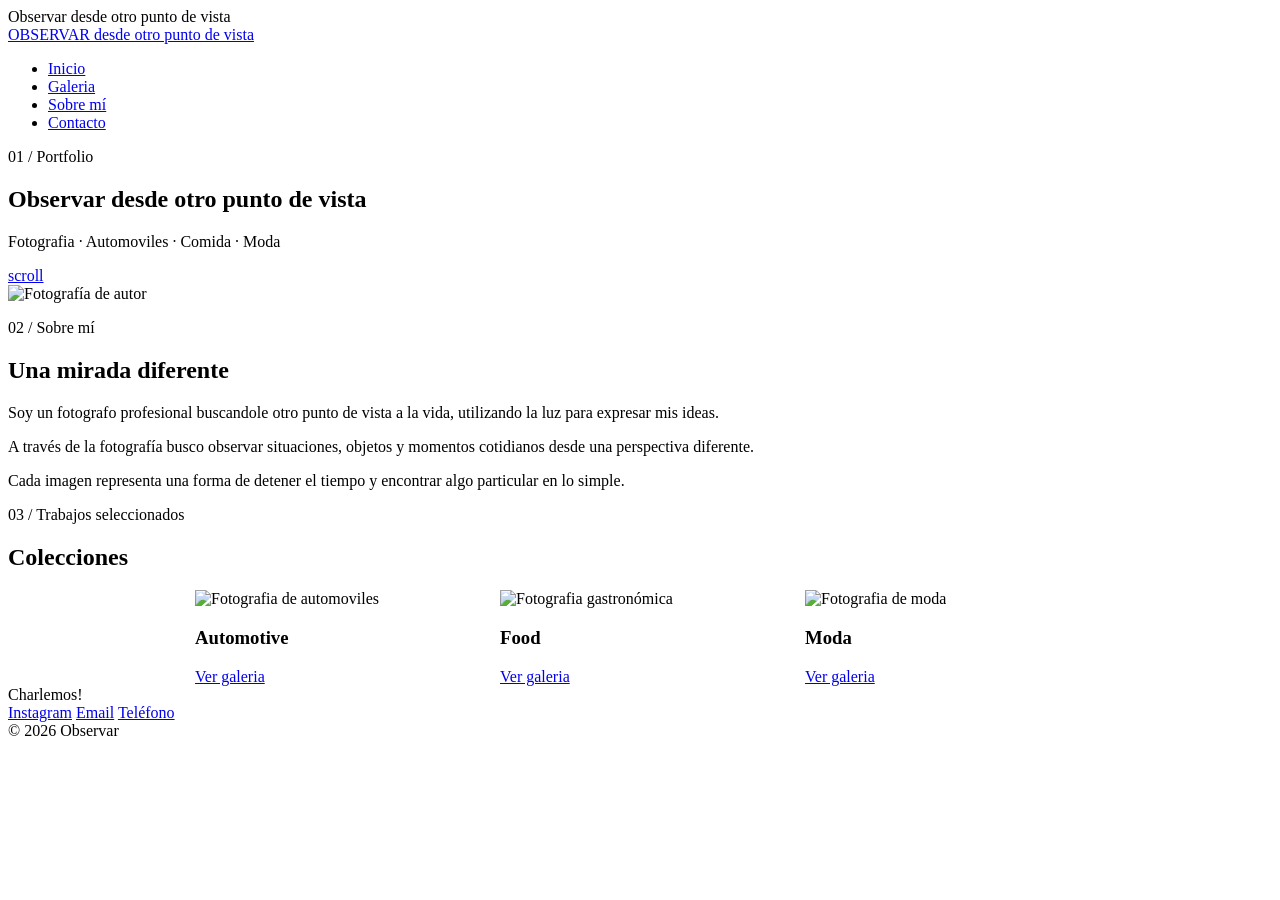
==== index.html @ 00fd728d "Add files via upload" ====
<!DOCTYPE html>
<html lang="es">
<head>
    <meta charset="UTF-8">
    <meta name="viewport" content="width=device-width, initial-scale=1.0">
    <title>Observar desde otro punto de vista</title>

    <link rel="stylesheet" href="recursos/style.css">
</head>
<body>
    <header>Observar desde otro punto de vista
        <nav class="navbar">
            <a href="index.html" class="logo">
                OBSERVAR
                <span>desde otro punto de vista</span>
            </a>
            
            <ul class="menu">
                <li><a href="index.html">Inicio</a></li>
                <li><a href="galeria.html">Galeria</a></li>
                <li><a href="#sobremi">Sobre mí</a></li>
                <li><a href="contacto.html">Contacto</a></li>
            </ul>
            
        </nav>
    </header>
    
    <main>
        <section class="hero">
            <div class="hero_contenido">
                <p class="numero">01 / Portfolio</p>

                <h1>Observar
                    <span>desde otro punto de vista</span>
                </h1>

                <p>
                    Fotografia · Automoviles · Comida · Moda
                </p>

                <a href="#trabajos" class="scroll">
                    scroll
                </a>
            </div>
        </section>
        
        <section id="sobre_mi" class="sobre_mi">
            <div class="foto_autor">
                <img src="imagenes/autor/El bueno.jpg" alt="Fotografía de autor">
            </div>
            <div class="texto_sobremi">
                <p class="etiqueta">02 / Sobre mí</p>
                <h2>
                    Una mirada diferente
                </h2>
                <p>
                    Soy un fotografo profesional buscandole otro punto de vista a la vida,
                     utilizando la luz para expresar mis ideas.
                </p>
                <p>
                    A través de la fotografía busco observar
                    situaciones, objetos y momentos cotidianos
                    desde una perspectiva diferente.
                </p>
                <p>
                    Cada imagen representa una forma de
                    detener el tiempo y encontrar algo
                    particular en lo simple.
                </p>
            </div>
        </section>
        
        <section id="trabajos" class="trabajos">
            <div class="titulo_seccion">
                <p class="etiqueta">03 / Trabajos seleccionados</p>
                <h2>
                    Colecciones
                </h2>
            </div>
            <div class="categorias">
                <article class="categoria">
                    <img src="imagenes/automoviles/JDM Meet sin marca (177 de 209).jpg" alt="Fotografia de automoviles">
                    <div class="categoria_info">
                        <h3>Automotive</h3>
                        <a href="galeria.html">
                            Ver galeria
                        </a>
                    </div>
                </article>
                <article class="categoria">
                    <img src="imagenes/comida/Mafia (88 de 102).jpg" alt="Fotografia gastronómica">
                    <div class="categoria_info">
                        <h3>Food</h3>
                        <a href="galeria.html">
                            Ver galeria
                        </a>
                    </div>
                </article>
                <article class="categoria">
                    <img src="imagenes/moda/Thomas 1 (18 de 27).jpg" alt="Fotografia de moda">
                    <div class="categoria_info">
                        <h3>Moda</h3>
                        <a href="galeria.html">
                            Ver galeria
                        </a>
                    </div>
                </article>
            </div>
        </section>
    </main>
    <footer>
        <div>
            <span>Charlemos!</span>
        </div>
        <div class="contacto_footer">
            <a href="#">Instagram</a>
            <a href="mailto:matias.vionnet@gmail.com">Email</a>
            <a href="tel:+541138188402">Teléfono</a>
        </div>
        <div>
            © 2026 Observar
        </div>
    </footer>
</body>
</html>
---- recursos/style.css ----
.categorias {
    display: grid;
    grid-template-columns: repeat(3, 280px);
    justify-content: center;
    gap: 25px;
}

.categoria img {
    width: 100%;
    height: 280px;
    object-fit: cover;
}

.foto_autor img {
    width: 350px;
    max-width: 280px;
}

.foto_vertical img{
    width: 250px;
    height: 350px;
}

.foto_horizontal img{
    width: 350px;
    height: 250px;
}
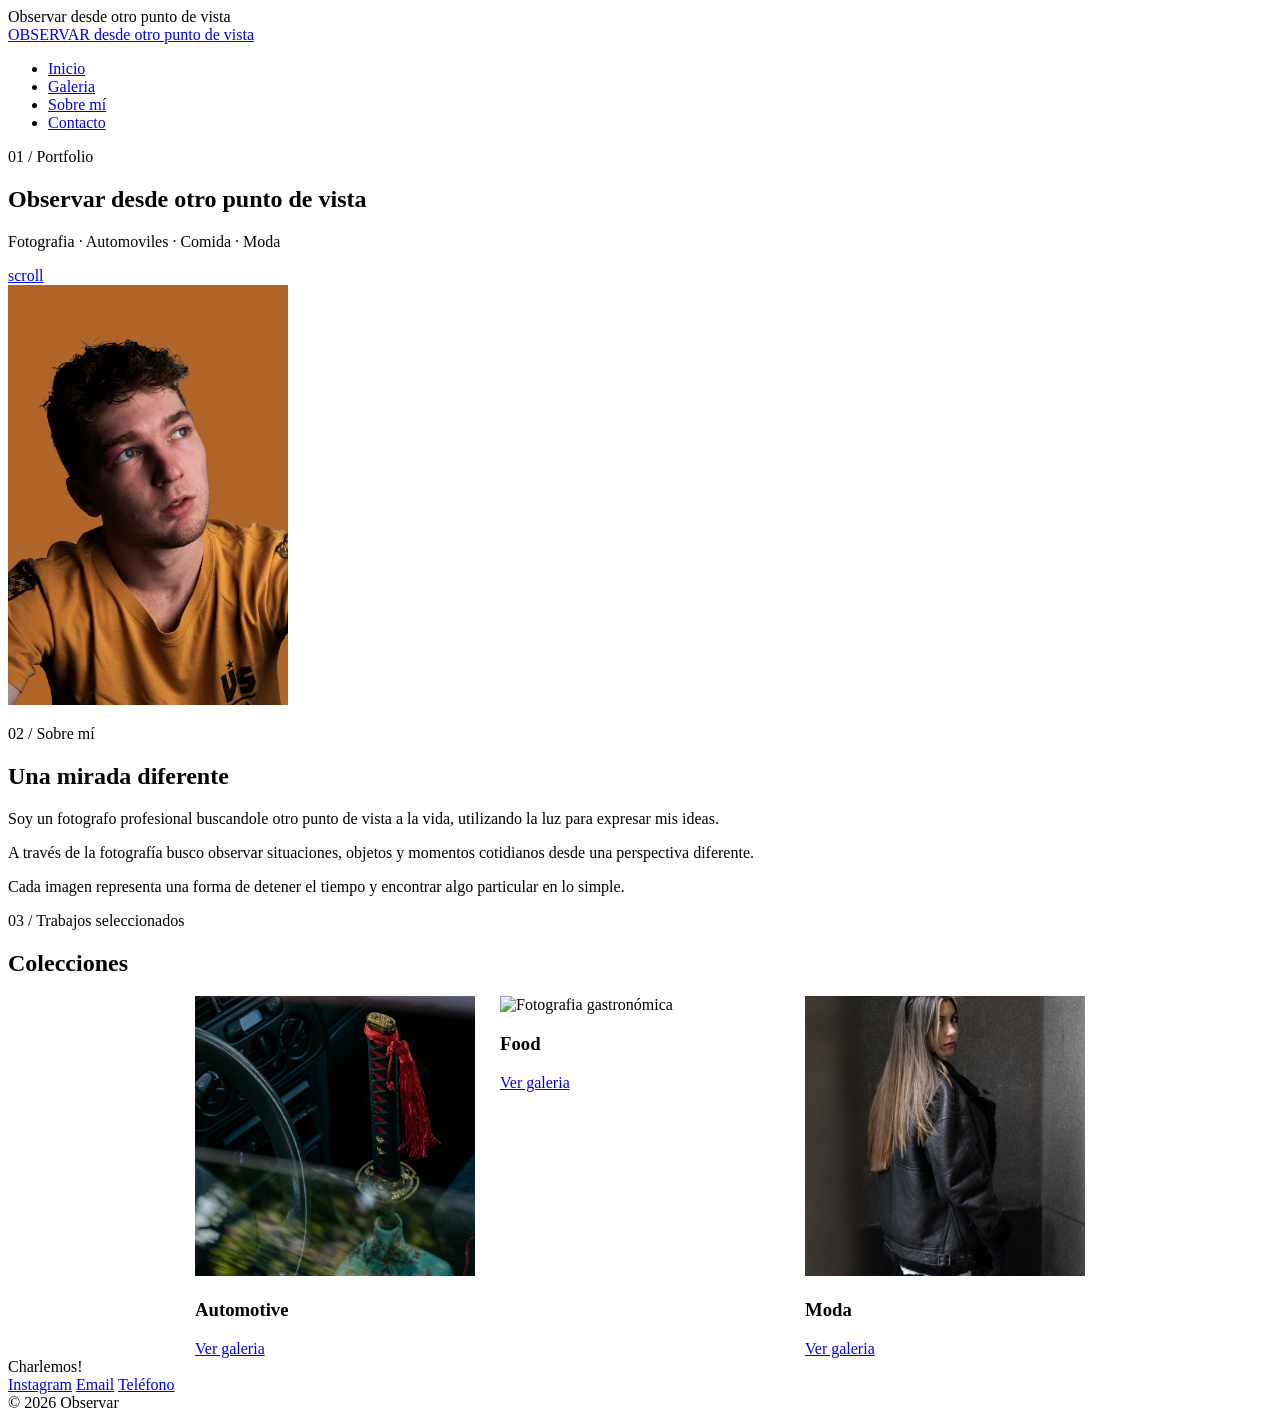
==== commit 372a02dc: "Add files via upload" ====
--- a/index.html
+++ b/index.html
@@ -88,7 +88,7 @@
                     </div>
                 </article>
                 <article class="categoria">
-                    <img src="imagenes/comida/Mafia (88 de 102).jpg" alt="Fotografia gastronómica">
+                    <img src="imagenes/comida/Mafia (100 de 102).jpg" alt="Fotografia gastronómica">
                     <div class="categoria_info">
                         <h3>Food</h3>
                         <a href="galeria.html">
@@ -97,7 +97,7 @@
                     </div>
                 </article>
                 <article class="categoria">
-                    <img src="imagenes/moda/Thomas 1 (18 de 27).jpg" alt="Fotografia de moda">
+                    <img src="imagenes/moda/Mai (102 de 106).jpg" alt="Fotografia de moda">
                     <div class="categoria_info">
                         <h3>Moda</h3>
                         <a href="galeria.html">
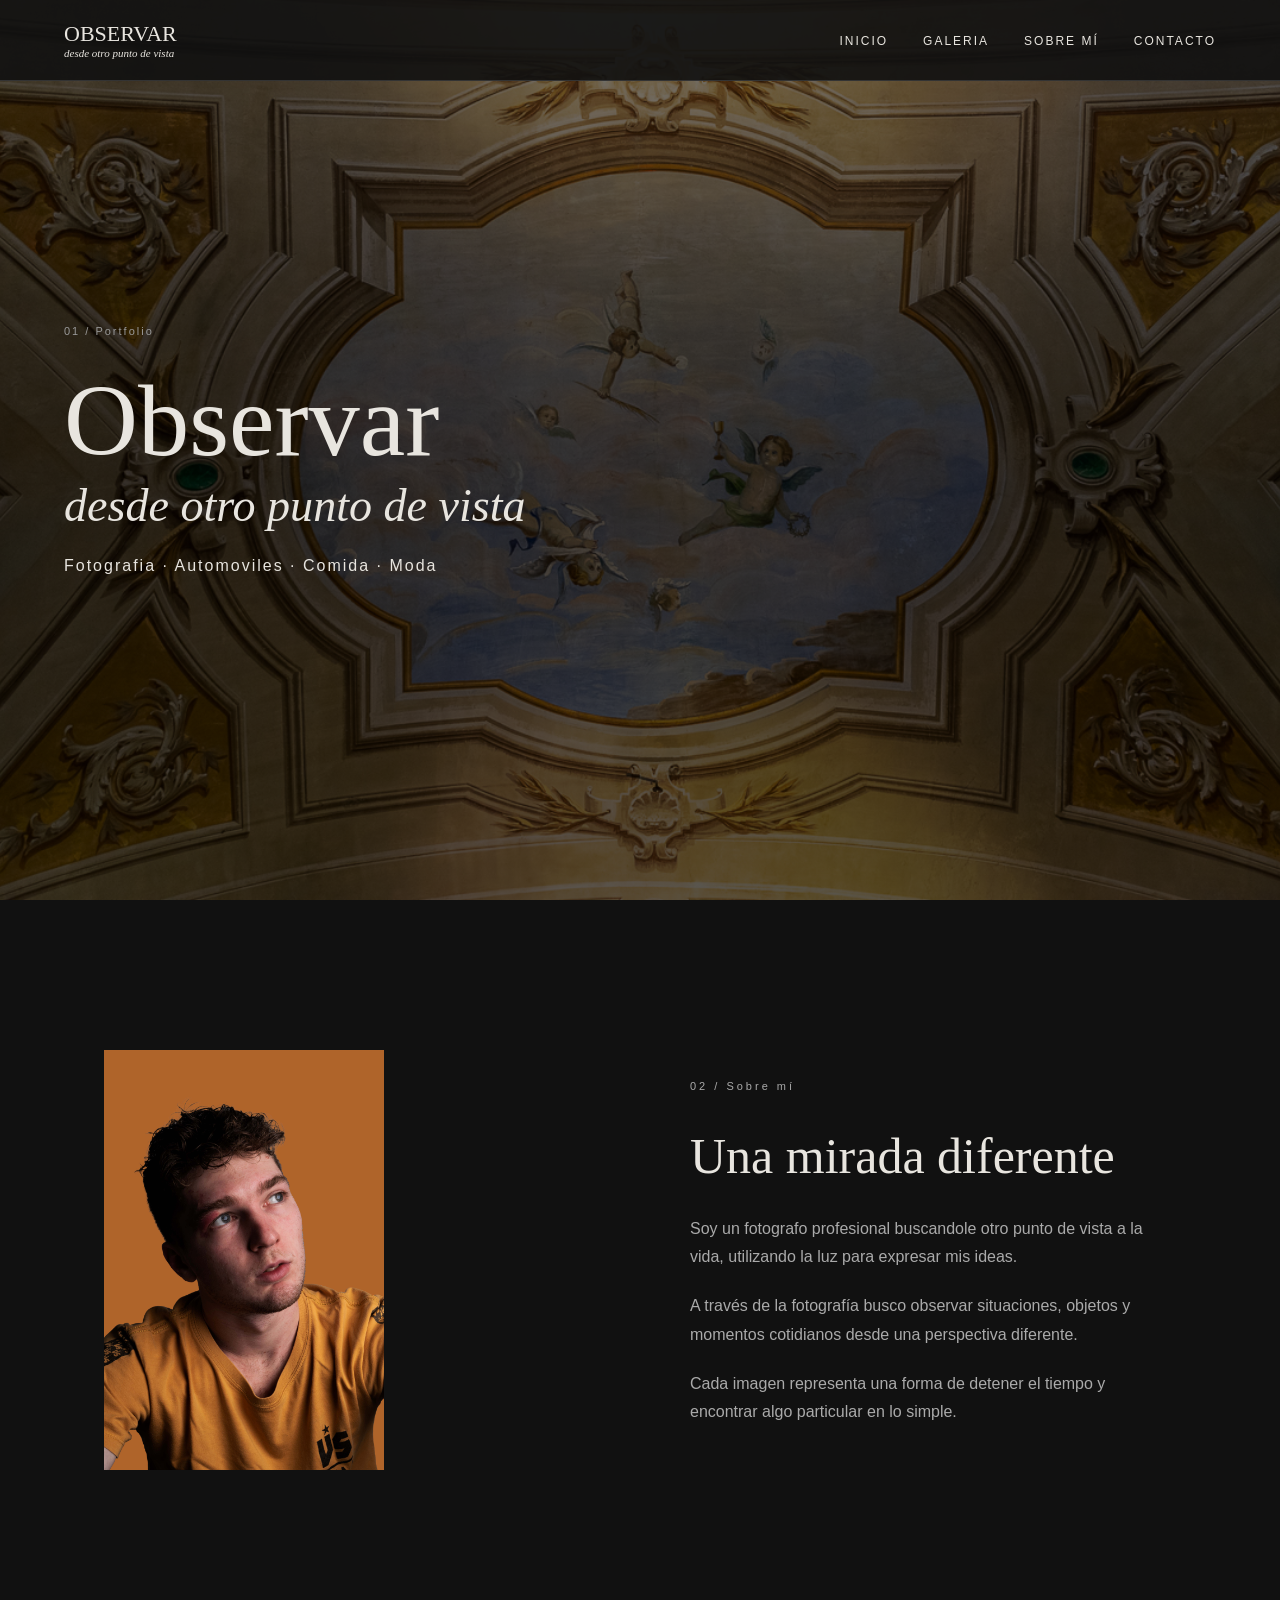
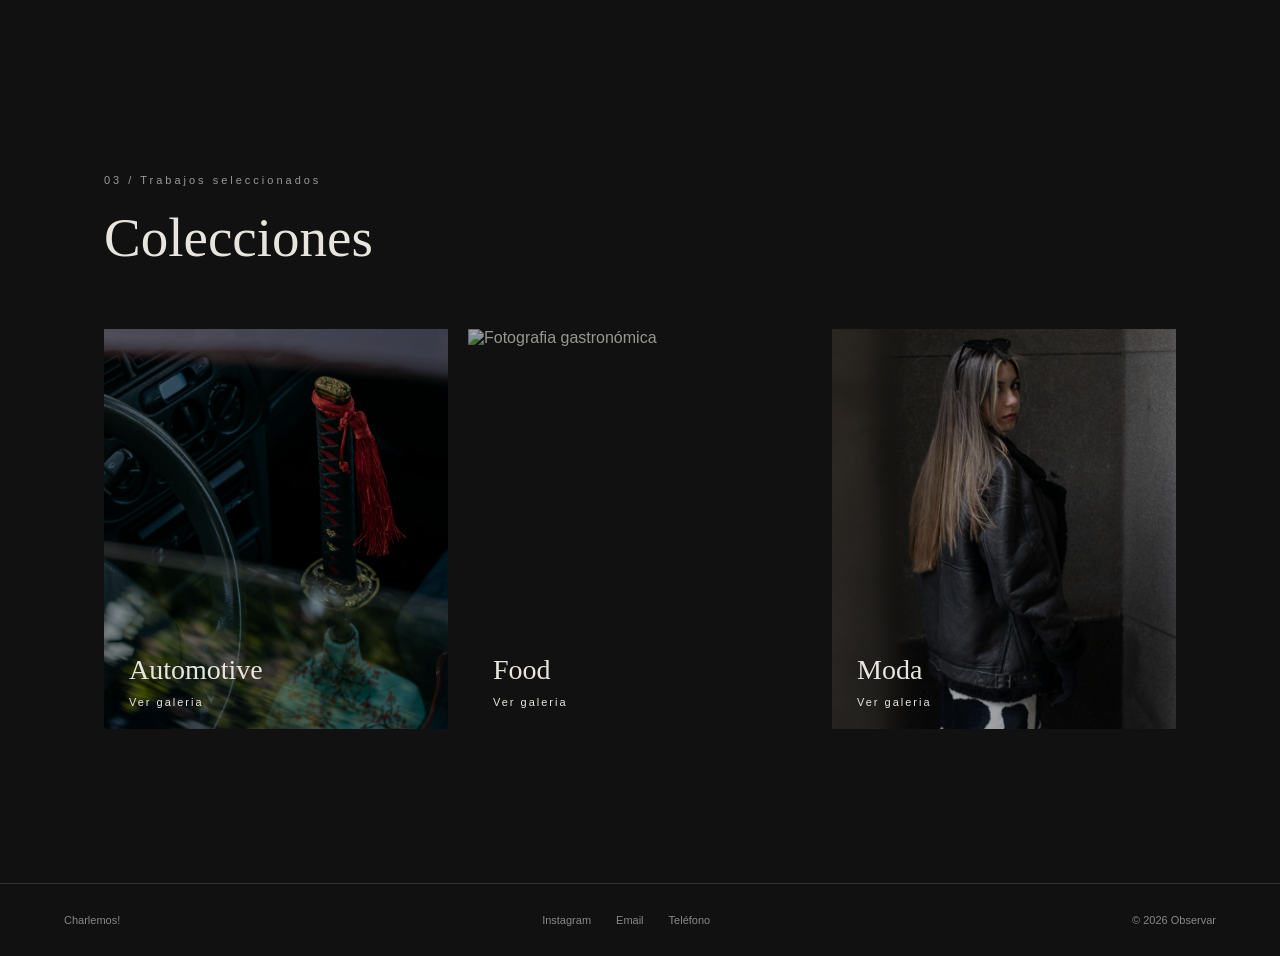
==== commit 5e88d8a2: "Add files via upload" ====
--- a/index.html
+++ b/index.html
@@ -8,7 +8,7 @@
     <link rel="stylesheet" href="recursos/style.css">
 </head>
 <body>
-    <header>Observar desde otro punto de vista
+    <header>
         <nav class="navbar">
             <a href="index.html" class="logo">
                 OBSERVAR
@@ -18,7 +18,7 @@
             <ul class="menu">
                 <li><a href="index.html">Inicio</a></li>
                 <li><a href="galeria.html">Galeria</a></li>
-                <li><a href="#sobremi">Sobre mí</a></li>
+                <li><a href="#sobre-mi">Sobre mí</a></li>
                 <li><a href="contacto.html">Contacto</a></li>
             </ul>
             
@@ -27,7 +27,7 @@
     
     <main>
         <section class="hero">
-            <div class="hero_contenido">
+            <div class="hero-contenido">
                 <p class="numero">01 / Portfolio</p>
 
                 <h1>Observar
@@ -38,17 +38,14 @@
                     Fotografia · Automoviles · Comida · Moda
                 </p>
 
-                <a href="#trabajos" class="scroll">
-                    scroll
-                </a>
             </div>
         </section>
         
-        <section id="sobre_mi" class="sobre_mi">
-            <div class="foto_autor">
+        <section id="sobre-mi" class="sobre-mi">
+            <div class="foto-autor">
                 <img src="imagenes/autor/El bueno.jpg" alt="Fotografía de autor">
             </div>
-            <div class="texto_sobremi">
+            <div class="texto-sobremi">
                 <p class="etiqueta">02 / Sobre mí</p>
                 <h2>
                     Una mirada diferente
@@ -71,7 +68,7 @@
         </section>
         
         <section id="trabajos" class="trabajos">
-            <div class="titulo_seccion">
+            <div class="titulo-seccion">
                 <p class="etiqueta">03 / Trabajos seleccionados</p>
                 <h2>
                     Colecciones
@@ -80,7 +77,7 @@
             <div class="categorias">
                 <article class="categoria">
                     <img src="imagenes/automoviles/JDM Meet sin marca (177 de 209).jpg" alt="Fotografia de automoviles">
-                    <div class="categoria_info">
+                    <div class="categoria-info">
                         <h3>Automotive</h3>
                         <a href="galeria.html">
                             Ver galeria
@@ -89,7 +86,7 @@
                 </article>
                 <article class="categoria">
                     <img src="imagenes/comida/Mafia (100 de 102).jpg" alt="Fotografia gastronómica">
-                    <div class="categoria_info">
+                    <div class="categoria-info">
                         <h3>Food</h3>
                         <a href="galeria.html">
                             Ver galeria
@@ -98,7 +95,7 @@
                 </article>
                 <article class="categoria">
                     <img src="imagenes/moda/Mai (102 de 106).jpg" alt="Fotografia de moda">
-                    <div class="categoria_info">
+                    <div class="categoria-info">
                         <h3>Moda</h3>
                         <a href="galeria.html">
                             Ver galeria
@@ -109,11 +106,9 @@
         </section>
     </main>
     <footer>
-        <div>
-            <span>Charlemos!</span>
-        </div>
-        <div class="contacto_footer">
-            <a href="#">Instagram</a>
+        <span>Charlemos!</span>
+        <div class="contacto-footer">
+            <a href="https://www.instagram.com/matias_vionnet/">Instagram</a>
             <a href="mailto:matias.vionnet@gmail.com">Email</a>
             <a href="tel:+541138188402">Teléfono</a>
         </div>
--- a/recursos/style.css
+++ b/recursos/style.css
@@ -1,27 +1,543 @@
+/* =========================
+   CONFIGURACIÓN GENERAL
+========================= */
+
+* {
+    margin: 0;
+    padding: 0;
+    box-sizing: border-box;
+}
+
+html {
+    scroll-behavior: smooth;
+}
+
+body {
+    background-color: #111111;
+    color: #e8e5df;
+    font-family: Arial, sans-serif;
+}
+
+a {
+    color: inherit;
+    text-decoration: none;
+}
+
+
+/* =========================
+   NAVEGACIÓN
+========================= */
+
+header {
+    position: fixed;
+    top: 0;
+    width: 100%;
+    z-index: 1000;
+
+    background-color: rgba(17, 17, 17, 0.90);
+    border-bottom: 1px solid #333333;
+}
+
+.navbar {
+    height: 80px;
+
+    display: flex;
+    align-items: center;
+    justify-content: space-between;
+
+    padding: 0 5%;
+}
+
+.logo {
+    font-family: Georgia, serif;
+    font-size: 22px;
+}
+
+.logo span {
+    display: block;
+
+    font-size: 11px;
+    font-style: italic;
+}
+
+
+.menu {
+    display: flex;
+    gap: 35px;
+
+    list-style: none;
+}
+
+.menu a {
+    font-size: 12px;
+    text-transform: uppercase;
+    letter-spacing: 2px;
+
+    transition: opacity 0.3s;
+}
+
+.menu a:hover {
+    opacity: 0.5;
+}
+
+
+/* =========================
+   HERO
+========================= */
+
+.hero {
+    height: 100vh;
+
+    display: flex;
+    align-items: center;
+
+    background-image:
+        linear-gradient(
+            rgba(0,0,0,0.55),
+            rgba(0,0,0,0.65)
+        ),
+        url("../imagenes/autor/cba\ \(4\ de\ 5\).jpg");
+
+    background-size: cover;
+    background-position: center;
+}
+
+.hero-contenido {
+    width: 90%;
+    max-width: 1200px;
+
+    margin: auto;
+}
+
+.numero,
+.etiqueta {
+    font-size: 11px;
+    letter-spacing: 3px;
+    color: #999999;
+}
+
+.hero h1 {
+    margin: 25px 0;
+
+    font-family: Georgia, serif;
+    font-size: clamp(50px, 8vw, 110px);
+    font-weight: normal;
+}
+
+.hero h1 span {
+    display: block;
+
+    font-size: 0.45em;
+    font-style: italic;
+}
+
+.hero p {
+    letter-spacing: 2px;
+}
+
+
+/* =========================
+   SECCIONES
+========================= */
+
+.sobre-mi,
+.trabajos {
+    max-width: 1200px;
+
+    margin: auto;
+    padding: 150px 5%;
+}
+
+
+/* =========================
+   SOBRE MÍ
+========================= */
+
+.sobre-mi {
+    display: grid;
+    grid-template-columns: 1fr 1fr;
+    gap: 100px;
+
+    align-items: center;
+}
+
+.texto-sobremi h2 {
+    margin: 30px 0;
+
+    font-family: Georgia, serif;
+    font-size: 50px;
+    font-weight: normal;
+}
+
+.texto-sobremi p {
+    max-width: 500px;
+
+    margin-bottom: 20px;
+
+    line-height: 1.8;
+    color: #aaa;
+}
+
+
+/* =========================
+   CATEGORÍAS
+========================= */
+
+.titulo-seccion {
+    margin-bottom: 60px;
+}
+
+.titulo-seccion h2 {
+    margin-top: 20px;
+
+    font-family: Georgia, serif;
+    font-size: 55px;
+    font-weight: normal;
+}
+
 .categorias {
     display: grid;
-    grid-template-columns: repeat(3, 280px);
-    justify-content: center;
-    gap: 25px;
+    grid-template-columns: repeat(3, 1fr);
+
+    gap: 20px;
+}
+
+.categoria {
+    position: relative;
+    overflow: hidden;
 }
 
 .categoria img {
     width: 100%;
-    height: 280px;
+    height: 400px;
+
     object-fit: cover;
-}
-
-.foto_autor img {
+
+    filter: brightness(0.65);
+
+    transition:
+        transform 0.5s,
+        filter 0.5s;
+}
+
+.categoria:hover img {
+    transform: scale(1.04);
+    filter: brightness(0.85);
+}
+
+.categoria-info {
+    position: absolute;
+
+    left: 25px;
+    bottom: 25px;
+}
+
+.categoria-info h3 {
+    font-family: Georgia, serif;
+    font-size: 28px;
+    font-weight: normal;
+}
+
+.categoria-info a {
+    display: block;
+
+    margin-top: 10px;
+
+    font-size: 11px;
+    letter-spacing: 2px;
+}
+
+
+/* =========================
+   GALERÍA
+========================= */
+
+.pagina-galeria {
+    max-width: 1200px;
+
+    margin: auto;
+    padding: 150px 5%;
+}
+
+.encabezado-galeria h1 {
+    margin: 20px 0;
+
+    font-family: Georgia, serif;
+    font-size: 70px;
+    font-weight: normal;
+}
+
+.encabezado-galeria > p:last-child {
+    color: #999;
+}
+
+
+/* FILTROS */
+
+.filtros {
+    display: flex;
+    gap: 30px;
+
+    margin: 70px 0 30px;
+
+    border-bottom: 1px solid #333;
+}
+
+.filtro {
+    padding: 15px 0;
+
+    border: none;
+    background: none;
+
+    color: #999;
+
+    cursor: pointer;
+
+    text-transform: uppercase;
+    letter-spacing: 2px;
+}
+
+.filtro.activo {
+    color: #fff;
+
+    border-bottom: 1px solid #fff;
+}
+
+/* FOTOS */
+
+.galeria {
+    display: grid;
+
+    grid-template-columns:
+        repeat(3, 1fr);
+
+    gap: 15px;
+}
+
+.foto {
+    overflow: hidden;
+}
+
+.foto img {
+    width: 100%;
+    height: 400px;
+
+    object-fit: cover;
+
+    transition: transform 0.5s;
+}
+
+.foto:hover img {
+    transform: scale(1.03);
+}
+
+.foto-autor img {
     width: 350px;
     max-width: 280px;
 }
 
-.foto_vertical img{
-    width: 250px;
-    height: 350px;
-}
-
-.foto_horizontal img{
-    width: 350px;
-    height: 250px;
-}+
+/* =========================
+   CONTACTO
+========================= */
+
+.pagina-contacto {
+    max-width: 1200px;
+
+    margin: auto;
+    padding: 150px 5%;
+}
+
+.contacto {
+    display: grid;
+
+    grid-template-columns:
+        1fr 1fr;
+
+    gap: 100px;
+}
+
+.contacto-texto h1 {
+    margin: 25px 0;
+
+    font-family: Georgia, serif;
+    font-size: 65px;
+    font-weight: normal;
+}
+
+.contacto-texto > p {
+    max-width: 500px;
+
+    color: #aaa;
+    line-height: 1.8;
+}
+
+.datos-contacto {
+    margin-top: 70px;
+}
+
+.datos-contacto p {
+    margin-bottom: 25px;
+
+    color: #aaa;
+}
+
+.datos-contacto strong {
+    display: block;
+
+    margin-bottom: 5px;
+
+    color: white;
+}
+
+
+/* FORMULARIO */
+
+.campo {
+    margin-bottom: 25px;
+}
+
+.campo label {
+    display: block;
+
+    margin-bottom: 8px;
+
+    font-size: 11px;
+    letter-spacing: 2px;
+    text-transform: uppercase;
+}
+
+.campo input,
+.campo select,
+.campo textarea {
+    width: 100%;
+
+    padding: 15px;
+
+    background: transparent;
+
+    border: 1px solid #444;
+
+    color: white;
+}
+
+.campo textarea {
+    height: 150px;
+
+    resize: vertical;
+}
+
+.formulario button {
+    width: 100%;
+
+    padding: 16px;
+
+    background: white;
+    color: #111;
+
+    border: none;
+
+    text-transform: uppercase;
+    letter-spacing: 2px;
+
+    cursor: pointer;
+}
+
+
+/* =========================
+   FOOTER
+========================= */
+
+footer {
+    display: flex;
+
+    justify-content: space-between;
+    align-items: center;
+
+    padding: 30px 5%;
+
+    border-top: 1px solid #333;
+
+    font-size: 11px;
+    color: #888;
+}
+
+.contacto-footer {
+    display: flex;
+    gap: 25px;
+}
+
+
+/* =========================
+   MOBILE
+========================= */
+
+@media (max-width: 768px) {
+
+    .navbar {
+        height: 70px;
+    }
+
+    .menu {
+        display: none;
+    }
+
+    .hero h1 {
+        font-size: 55px;
+    }
+
+    .sobre-mi {
+        grid-template-columns: 1fr;
+        gap: 50px;
+    }
+
+    .texto-sobremi h2 {
+        font-size: 40px;
+    }
+
+    .categorias {
+        grid-template-columns: 1fr;
+        gap: 25px;
+    }
+
+    .categoria img {
+        width: 100%;
+        height: 280px;
+        object-fit: cover;
+    }
+
+    .galeria {
+        grid-template-columns: 1fr;
+    }
+
+    .encabezado-galeria h1 {
+        font-size: 50px;
+    }
+
+    .filtros {
+        flex-wrap: wrap;
+        gap: 20px;
+    }
+
+    .contacto {
+        grid-template-columns: 1fr;
+        gap: 60px;
+    }
+
+    .contacto-texto h1 {
+        font-size: 48px;
+    }
+
+    footer {
+        flex-direction: column;
+        gap: 20px;
+        text-align: center;
+    }
+
+    .foto-autor img {
+        width: 100%;
+        max-width: 280px;
+        height: auto;
+    }
+}
+
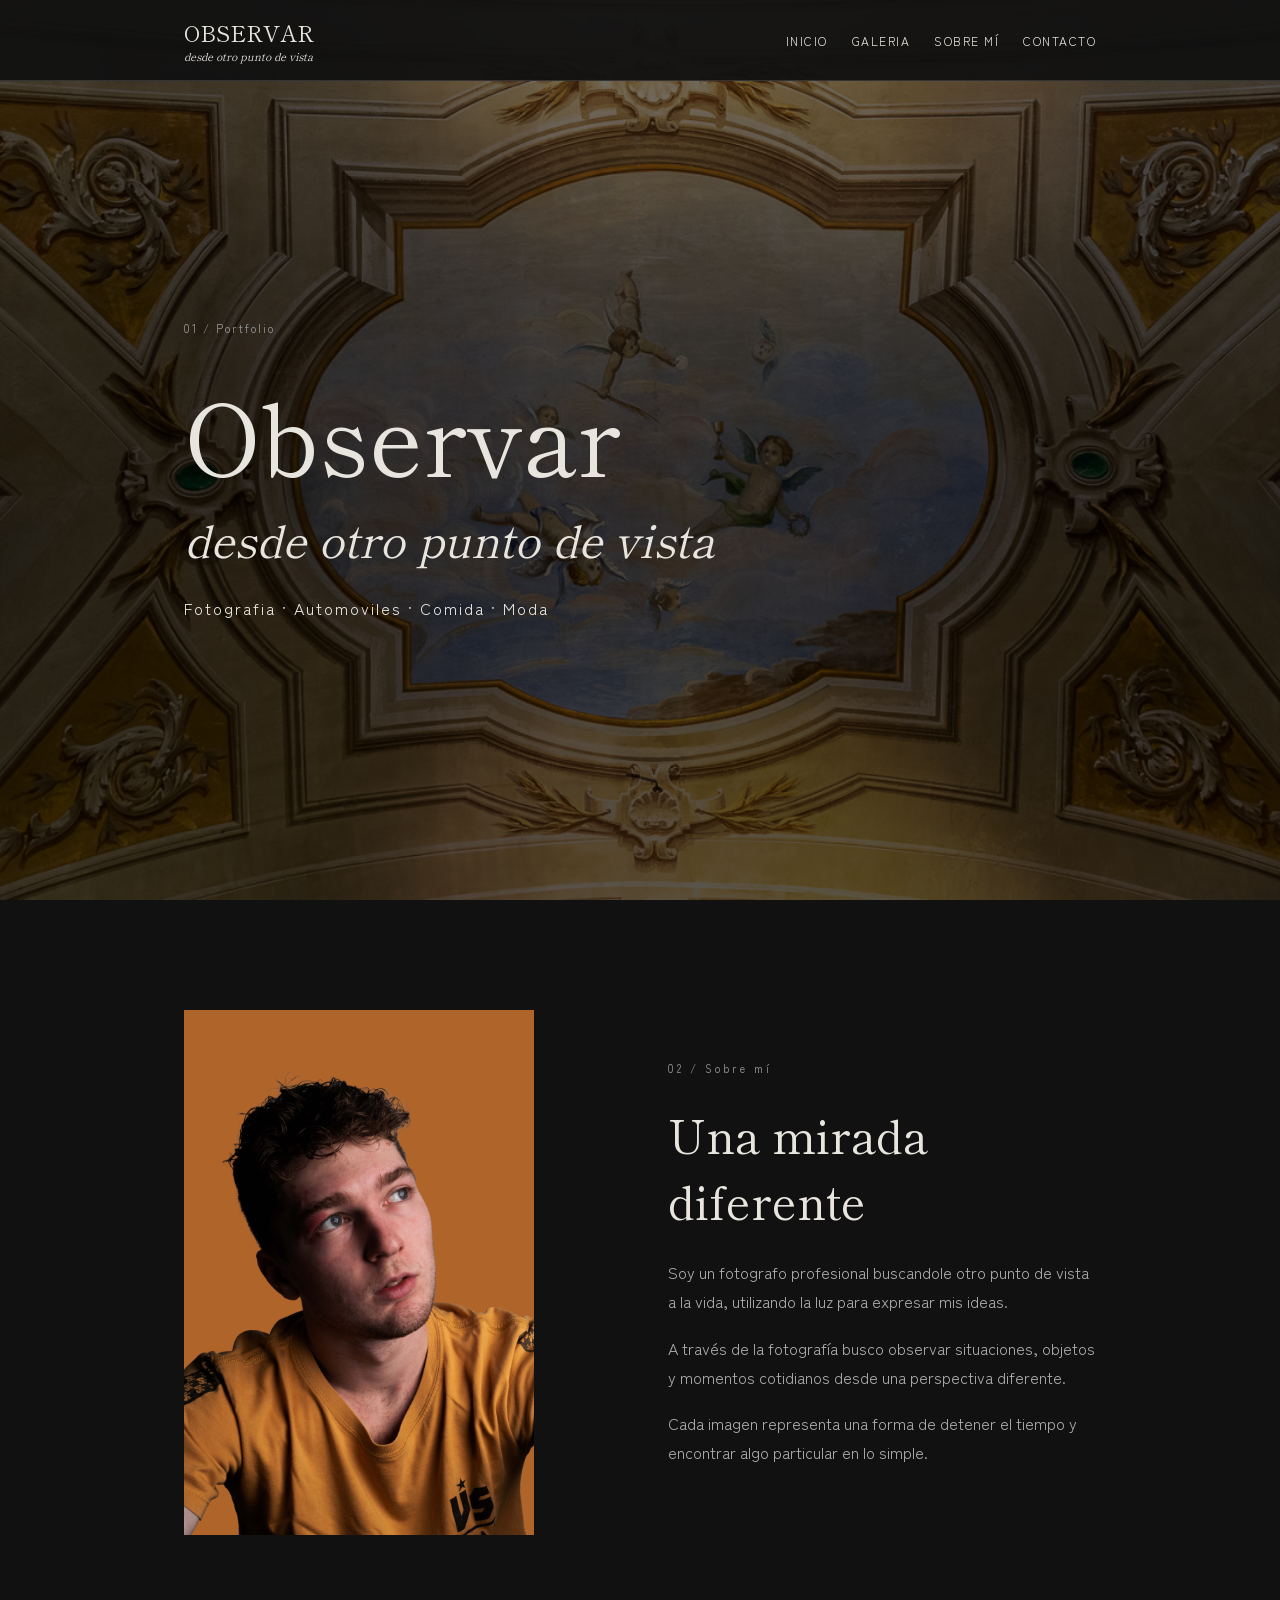
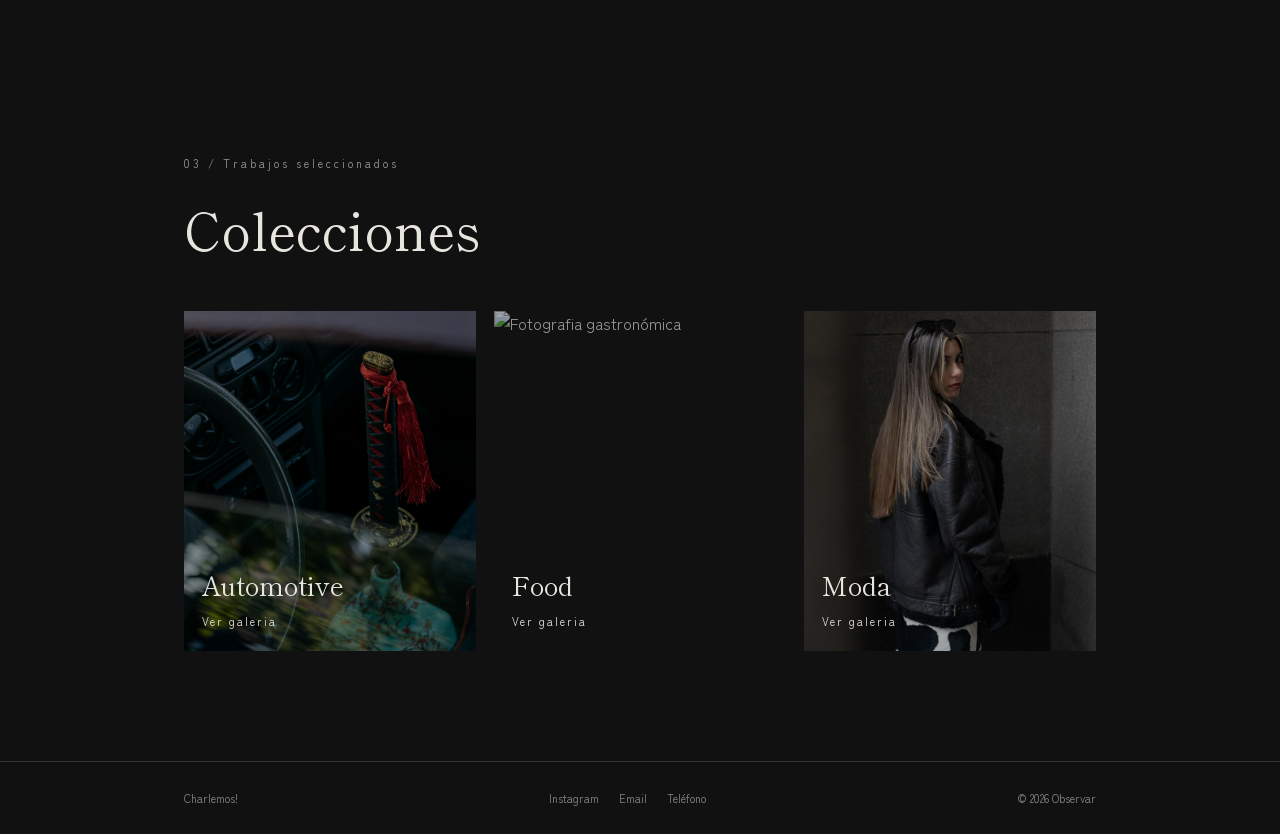
==== commit d4977388: "a a" ====
--- a/index.html
+++ b/index.html
@@ -1,120 +1,123 @@
-<!DOCTYPE html>
-<html lang="es">
-<head>
-    <meta charset="UTF-8">
-    <meta name="viewport" content="width=device-width, initial-scale=1.0">
-    <title>Observar desde otro punto de vista</title>
-
-    <link rel="stylesheet" href="recursos/style.css">
-</head>
-<body>
-    <header>
-        <nav class="navbar">
-            <a href="index.html" class="logo">
-                OBSERVAR
-                <span>desde otro punto de vista</span>
-            </a>
-            
-            <ul class="menu">
-                <li><a href="index.html">Inicio</a></li>
-                <li><a href="galeria.html">Galeria</a></li>
-                <li><a href="#sobre-mi">Sobre mí</a></li>
-                <li><a href="contacto.html">Contacto</a></li>
-            </ul>
-            
-        </nav>
-    </header>
-    
-    <main>
-        <section class="hero">
-            <div class="hero-contenido">
-                <p class="numero">01 / Portfolio</p>
-
-                <h1>Observar
-                    <span>desde otro punto de vista</span>
-                </h1>
-
-                <p>
-                    Fotografia · Automoviles · Comida · Moda
-                </p>
-
-            </div>
-        </section>
-        
-        <section id="sobre-mi" class="sobre-mi">
-            <div class="foto-autor">
-                <img src="imagenes/autor/El bueno.jpg" alt="Fotografía de autor">
-            </div>
-            <div class="texto-sobremi">
-                <p class="etiqueta">02 / Sobre mí</p>
-                <h2>
-                    Una mirada diferente
-                </h2>
-                <p>
-                    Soy un fotografo profesional buscandole otro punto de vista a la vida,
-                     utilizando la luz para expresar mis ideas.
-                </p>
-                <p>
-                    A través de la fotografía busco observar
-                    situaciones, objetos y momentos cotidianos
-                    desde una perspectiva diferente.
-                </p>
-                <p>
-                    Cada imagen representa una forma de
-                    detener el tiempo y encontrar algo
-                    particular en lo simple.
-                </p>
-            </div>
-        </section>
-        
-        <section id="trabajos" class="trabajos">
-            <div class="titulo-seccion">
-                <p class="etiqueta">03 / Trabajos seleccionados</p>
-                <h2>
-                    Colecciones
-                </h2>
-            </div>
-            <div class="categorias">
-                <article class="categoria">
-                    <img src="imagenes/automoviles/JDM Meet sin marca (177 de 209).jpg" alt="Fotografia de automoviles">
-                    <div class="categoria-info">
-                        <h3>Automotive</h3>
-                        <a href="galeria.html">
-                            Ver galeria
-                        </a>
-                    </div>
-                </article>
-                <article class="categoria">
-                    <img src="imagenes/comida/Mafia (100 de 102).jpg" alt="Fotografia gastronómica">
-                    <div class="categoria-info">
-                        <h3>Food</h3>
-                        <a href="galeria.html">
-                            Ver galeria
-                        </a>
-                    </div>
-                </article>
-                <article class="categoria">
-                    <img src="imagenes/moda/Mai (102 de 106).jpg" alt="Fotografia de moda">
-                    <div class="categoria-info">
-                        <h3>Moda</h3>
-                        <a href="galeria.html">
-                            Ver galeria
-                        </a>
-                    </div>
-                </article>
-            </div>
-        </section>
-    </main>
-    <footer>
-        <span>Charlemos!</span>
-        <div class="contacto-footer">
-            <a href="https://www.instagram.com/matias_vionnet/">Instagram</a>
-            <a href="mailto:matias.vionnet@gmail.com">Email</a>
-            <a href="tel:+541138188402">Teléfono</a>
-        </div>
-        <div>
-            © 2026 Observar
-        </div>
-    </footer>
-</body>
+<!DOCTYPE html>
+<html lang="es">
+<head>
+    <meta charset="UTF-8">
+    <meta name="viewport" content="width=device-width, initial-scale=1.0">
+    <title>Observar desde otro punto de vista</title>
+
+    <link rel="preconnect" href="https://fonts.googleapis.com">
+    <link rel="preconnect" href="https://fonts.gstatic.com" crossorigin>
+    <link href="https://fonts.googleapis.com/css2?family=Shippori+Mincho:wght@400;500;600;700&family=Zen+Kaku+Gothic+New:wght@400;500;700&display=swap" rel="stylesheet">
+    <link rel="stylesheet" href="recursos/style.css">
+</head>
+<body>
+    <header>
+        <nav class="navbar">
+            <a href="index.html" class="logo">
+                OBSERVAR
+                <span>desde otro punto de vista</span>
+            </a>
+            
+            <ul class="menu">
+                <li><a href="index.html">Inicio</a></li>
+                <li><a href="galeria.html">Galeria</a></li>
+                <li><a href="#sobre-mi">Sobre mí</a></li>
+                <li><a href="contacto.html">Contacto</a></li>
+            </ul>
+            
+        </nav>
+    </header>
+    
+    <main>
+        <section class="hero">
+            <div class="hero-contenido">
+                <p class="numero">01 / Portfolio</p>
+
+                <h1>Observar
+                    <span>desde otro punto de vista</span>
+                </h1>
+
+                <p>
+                    Fotografia · Automoviles · Comida · Moda
+                </p>
+
+            </div>
+        </section>
+        
+        <section id="sobre-mi" class="sobre-mi">
+            <div class="foto-autor">
+                <img src="imagenes/autor/El bueno.jpg" alt="Fotografía de autor">
+            </div>
+            <div class="texto-sobremi">
+                <p class="etiqueta">02 / Sobre mí</p>
+                <h2>
+                    Una mirada diferente
+                </h2>
+                <p>
+                    Soy un fotografo profesional buscandole otro punto de vista a la vida,
+                     utilizando la luz para expresar mis ideas.
+                </p>
+                <p>
+                    A través de la fotografía busco observar
+                    situaciones, objetos y momentos cotidianos
+                    desde una perspectiva diferente.
+                </p>
+                <p>
+                    Cada imagen representa una forma de
+                    detener el tiempo y encontrar algo
+                    particular en lo simple.
+                </p>
+            </div>
+        </section>
+        
+        <section id="trabajos" class="trabajos">
+            <div class="titulo-seccion">
+                <p class="etiqueta">03 / Trabajos seleccionados</p>
+                <h2>
+                    Colecciones
+                </h2>
+            </div>
+            <div class="categorias">
+                <article class="categoria">
+                    <img src="imagenes/automoviles/JDM Meet sin marca (177 de 209).jpg" alt="Fotografia de automoviles">
+                    <div class="categoria-info">
+                        <h3>Automotive</h3>
+                        <a href="galeria.html">
+                            Ver galeria
+                        </a>
+                    </div>
+                </article>
+                <article class="categoria">
+                    <img src="imagenes/comida/Mafia (100 de 102).jpg" alt="Fotografia gastronómica">
+                    <div class="categoria-info">
+                        <h3>Food</h3>
+                        <a href="galeria.html">
+                            Ver galeria
+                        </a>
+                    </div>
+                </article>
+                <article class="categoria">
+                    <img src="imagenes/moda/Mai (102 de 106).jpg" alt="Fotografia de moda">
+                    <div class="categoria-info">
+                        <h3>Moda</h3>
+                        <a href="galeria.html">
+                            Ver galeria
+                        </a>
+                    </div>
+                </article>
+            </div>
+        </section>
+    </main>
+    <footer>
+        <span>Charlemos!</span>
+        <div class="contacto-footer">
+            <a href="https://www.instagram.com/matias_vionnet/">Instagram</a>
+            <a href="mailto:matias.vionnet@gmail.com">Email</a>
+            <a href="tel:+541138188402">Teléfono</a>
+        </div>
+        <div>
+            © 2026 Observar
+        </div>
+    </footer>
+</body>
 </html>
--- a/recursos/style.css
+++ b/recursos/style.css
@@ -1,543 +1,625 @@
-/* =========================
-   CONFIGURACIÓN GENERAL
-========================= */
-
-* {
-    margin: 0;
-    padding: 0;
-    box-sizing: border-box;
-}
-
-html {
-    scroll-behavior: smooth;
-}
-
-body {
-    background-color: #111111;
-    color: #e8e5df;
-    font-family: Arial, sans-serif;
-}
-
-a {
-    color: inherit;
-    text-decoration: none;
-}
-
-
-/* =========================
-   NAVEGACIÓN
-========================= */
-
-header {
-    position: fixed;
-    top: 0;
-    width: 100%;
-    z-index: 1000;
-
-    background-color: rgba(17, 17, 17, 0.90);
-    border-bottom: 1px solid #333333;
-}
-
-.navbar {
-    height: 80px;
-
-    display: flex;
-    align-items: center;
-    justify-content: space-between;
-
-    padding: 0 5%;
-}
-
-.logo {
-    font-family: Georgia, serif;
-    font-size: 22px;
-}
-
-.logo span {
-    display: block;
-
-    font-size: 11px;
-    font-style: italic;
-}
-
-
-.menu {
-    display: flex;
-    gap: 35px;
-
-    list-style: none;
-}
-
-.menu a {
-    font-size: 12px;
-    text-transform: uppercase;
-    letter-spacing: 2px;
-
-    transition: opacity 0.3s;
-}
-
-.menu a:hover {
-    opacity: 0.5;
-}
-
-
-/* =========================
-   HERO
-========================= */
-
-.hero {
-    height: 100vh;
-
-    display: flex;
-    align-items: center;
-
-    background-image:
-        linear-gradient(
-            rgba(0,0,0,0.55),
-            rgba(0,0,0,0.65)
-        ),
-        url("../imagenes/autor/cba\ \(4\ de\ 5\).jpg");
-
-    background-size: cover;
-    background-position: center;
-}
-
-.hero-contenido {
-    width: 90%;
-    max-width: 1200px;
-
-    margin: auto;
-}
-
-.numero,
-.etiqueta {
-    font-size: 11px;
-    letter-spacing: 3px;
-    color: #999999;
-}
-
-.hero h1 {
-    margin: 25px 0;
-
-    font-family: Georgia, serif;
-    font-size: clamp(50px, 8vw, 110px);
-    font-weight: normal;
-}
-
-.hero h1 span {
-    display: block;
-
-    font-size: 0.45em;
-    font-style: italic;
-}
-
-.hero p {
-    letter-spacing: 2px;
-}
-
-
-/* =========================
-   SECCIONES
-========================= */
-
-.sobre-mi,
-.trabajos {
-    max-width: 1200px;
-
-    margin: auto;
-    padding: 150px 5%;
-}
-
-
-/* =========================
-   SOBRE MÍ
-========================= */
-
-.sobre-mi {
-    display: grid;
-    grid-template-columns: 1fr 1fr;
-    gap: 100px;
-
-    align-items: center;
-}
-
-.texto-sobremi h2 {
-    margin: 30px 0;
-
-    font-family: Georgia, serif;
-    font-size: 50px;
-    font-weight: normal;
-}
-
-.texto-sobremi p {
-    max-width: 500px;
-
-    margin-bottom: 20px;
-
-    line-height: 1.8;
-    color: #aaa;
-}
-
-
-/* =========================
-   CATEGORÍAS
-========================= */
-
-.titulo-seccion {
-    margin-bottom: 60px;
-}
-
-.titulo-seccion h2 {
-    margin-top: 20px;
-
-    font-family: Georgia, serif;
-    font-size: 55px;
-    font-weight: normal;
-}
-
-.categorias {
-    display: grid;
-    grid-template-columns: repeat(3, 1fr);
-
-    gap: 20px;
-}
-
-.categoria {
-    position: relative;
-    overflow: hidden;
-}
-
-.categoria img {
-    width: 100%;
-    height: 400px;
-
-    object-fit: cover;
-
-    filter: brightness(0.65);
-
-    transition:
-        transform 0.5s,
-        filter 0.5s;
-}
-
-.categoria:hover img {
-    transform: scale(1.04);
-    filter: brightness(0.85);
-}
-
-.categoria-info {
-    position: absolute;
-
-    left: 25px;
-    bottom: 25px;
-}
-
-.categoria-info h3 {
-    font-family: Georgia, serif;
-    font-size: 28px;
-    font-weight: normal;
-}
-
-.categoria-info a {
-    display: block;
-
-    margin-top: 10px;
-
-    font-size: 11px;
-    letter-spacing: 2px;
-}
-
-
-/* =========================
-   GALERÍA
-========================= */
-
-.pagina-galeria {
-    max-width: 1200px;
-
-    margin: auto;
-    padding: 150px 5%;
-}
-
-.encabezado-galeria h1 {
-    margin: 20px 0;
-
-    font-family: Georgia, serif;
-    font-size: 70px;
-    font-weight: normal;
-}
-
-.encabezado-galeria > p:last-child {
-    color: #999;
-}
-
-
-/* FILTROS */
-
-.filtros {
-    display: flex;
-    gap: 30px;
-
-    margin: 70px 0 30px;
-
-    border-bottom: 1px solid #333;
-}
-
-.filtro {
-    padding: 15px 0;
-
-    border: none;
-    background: none;
-
-    color: #999;
-
-    cursor: pointer;
-
-    text-transform: uppercase;
-    letter-spacing: 2px;
-}
-
-.filtro.activo {
-    color: #fff;
-
-    border-bottom: 1px solid #fff;
-}
-
-/* FOTOS */
-
-.galeria {
-    display: grid;
-
-    grid-template-columns:
-        repeat(3, 1fr);
-
-    gap: 15px;
-}
-
-.foto {
-    overflow: hidden;
-}
-
-.foto img {
-    width: 100%;
-    height: 400px;
-
-    object-fit: cover;
-
-    transition: transform 0.5s;
-}
-
-.foto:hover img {
-    transform: scale(1.03);
-}
-
-.foto-autor img {
-    width: 350px;
-    max-width: 280px;
-}
-
-
-/* =========================
-   CONTACTO
-========================= */
-
-.pagina-contacto {
-    max-width: 1200px;
-
-    margin: auto;
-    padding: 150px 5%;
-}
-
-.contacto {
-    display: grid;
-
-    grid-template-columns:
-        1fr 1fr;
-
-    gap: 100px;
-}
-
-.contacto-texto h1 {
-    margin: 25px 0;
-
-    font-family: Georgia, serif;
-    font-size: 65px;
-    font-weight: normal;
-}
-
-.contacto-texto > p {
-    max-width: 500px;
-
-    color: #aaa;
-    line-height: 1.8;
-}
-
-.datos-contacto {
-    margin-top: 70px;
-}
-
-.datos-contacto p {
-    margin-bottom: 25px;
-
-    color: #aaa;
-}
-
-.datos-contacto strong {
-    display: block;
-
-    margin-bottom: 5px;
-
-    color: white;
-}
-
-
-/* FORMULARIO */
-
-.campo {
-    margin-bottom: 25px;
-}
-
-.campo label {
-    display: block;
-
-    margin-bottom: 8px;
-
-    font-size: 11px;
-    letter-spacing: 2px;
-    text-transform: uppercase;
-}
-
-.campo input,
-.campo select,
-.campo textarea {
-    width: 100%;
-
-    padding: 15px;
-
-    background: transparent;
-
-    border: 1px solid #444;
-
-    color: white;
-}
-
-.campo textarea {
-    height: 150px;
-
-    resize: vertical;
-}
-
-.formulario button {
-    width: 100%;
-
-    padding: 16px;
-
-    background: white;
-    color: #111;
-
-    border: none;
-
-    text-transform: uppercase;
-    letter-spacing: 2px;
-
-    cursor: pointer;
-}
-
-
-/* =========================
-   FOOTER
-========================= */
-
-footer {
-    display: flex;
-
-    justify-content: space-between;
-    align-items: center;
-
-    padding: 30px 5%;
-
-    border-top: 1px solid #333;
-
-    font-size: 11px;
-    color: #888;
-}
-
-.contacto-footer {
-    display: flex;
-    gap: 25px;
-}
-
-
-/* =========================
-   MOBILE
-========================= */
-
-@media (max-width: 768px) {
-
-    .navbar {
-        height: 70px;
-    }
-
-    .menu {
-        display: none;
-    }
-
-    .hero h1 {
-        font-size: 55px;
-    }
-
-    .sobre-mi {
-        grid-template-columns: 1fr;
-        gap: 50px;
-    }
-
-    .texto-sobremi h2 {
-        font-size: 40px;
-    }
-
-    .categorias {
-        grid-template-columns: 1fr;
-        gap: 25px;
-    }
-
-    .categoria img {
-        width: 100%;
-        height: 280px;
-        object-fit: cover;
-    }
-
-    .galeria {
-        grid-template-columns: 1fr;
-    }
-
-    .encabezado-galeria h1 {
-        font-size: 50px;
-    }
-
-    .filtros {
-        flex-wrap: wrap;
-        gap: 20px;
-    }
-
-    .contacto {
-        grid-template-columns: 1fr;
-        gap: 60px;
-    }
-
-    .contacto-texto h1 {
-        font-size: 48px;
-    }
-
-    footer {
-        flex-direction: column;
-        gap: 20px;
-        text-align: center;
-    }
-
-    .foto-autor img {
-        width: 100%;
-        max-width: 280px;
-        height: auto;
-    }
-}
-
+* {
+    margin: 0;
+    padding: 0;
+    box-sizing: border-box;
+}
+
+html {
+    scroll-behavior: smooth;
+}
+
+body {
+    background-color: #111111;
+    color: #e8e5df;
+    font-family: "Zen Kaku Gothic New", sans-serif;
+}
+
+a {
+    color: inherit;
+    text-decoration: none;
+}
+
+img {
+    display: block;
+    max-width: 100%;
+}
+
+/* Contenedor general: ancho máximo solicitado por la consigna */
+.hero-contenido,
+.sobre-mi,
+.trabajos,
+.pagina-galeria,
+.pagina-contacto {
+    width: 100%;
+    max-width: 960px;
+    margin-left: auto;
+    margin-right: auto;
+}
+
+/* =========================
+   NAVEGACIÓN
+========================= */
+
+header {
+    position: fixed;
+    top: 0;
+    left: 0;
+    width: 100%;
+    z-index: 1000;
+    background-color: rgba(17, 17, 17, 0.95);
+    border-bottom: 1px solid #333333;
+}
+
+.navbar {
+    width: 100%;
+    max-width: 960px;
+    min-height: 80px;
+    margin: 0 auto;
+    padding: 12px 24px;
+    display: flex;
+    align-items: center;
+    justify-content: space-between;
+    gap: 24px;
+}
+
+.logo {
+    flex-shrink: 0;
+    font-family: "Shippori Mincho", serif;
+    font-size: 22px;
+}
+
+.logo span {
+    display: block;
+    font-size: 11px;
+    font-style: italic;
+}
+
+.menu {
+    display: flex;
+    align-items: center;
+    justify-content: space-between;
+    gap: 24px;
+    list-style: none;
+}
+
+.menu a {
+    display: block;
+    font-size: 12px;
+    text-transform: uppercase;
+    letter-spacing: 1.5px;
+    transition: opacity 0.3s;
+}
+
+.menu a:hover {
+    opacity: 0.5;
+}
+
+/* =========================
+   PORTADA / HERO
+========================= */
+
+.hero {
+    min-height: 100vh;
+    display: flex;
+    align-items: center;
+    padding: 100px 24px 60px;
+    background-image:
+        linear-gradient(rgba(0, 0, 0, 0.55), rgba(0, 0, 0, 0.65)),
+        url("../imagenes/autor/cba\ (4 de 5).jpg");
+    background-size: cover;
+    background-position: center;
+}
+
+.hero-contenido {
+    padding: 0 24px;
+}
+
+.numero,
+.etiqueta {
+    font-size: 11px;
+    letter-spacing: 3px;
+    color: #999999;
+}
+
+.hero h1 {
+    margin: 25px 0;
+    font-family: "Shippori Mincho", serif;
+    font-size: clamp(50px, 8vw, 100px);
+    font-weight: normal;
+}
+
+.hero h1 span {
+    display: block;
+    font-size: 0.45em;
+    font-style: italic;
+}
+
+.hero p {
+    letter-spacing: 2px;
+}
+
+/* =========================
+   SECCIONES GENERALES
+========================= */
+
+.sobre-mi,
+.trabajos {
+    padding: 110px 24px;
+}
+
+/* Flexbox reemplaza la grilla de dos columnas */
+.sobre-mi {
+    display: flex;
+    align-items: center;
+    justify-content: space-between;
+    gap: 56px;
+}
+
+.foto-autor,
+.texto-sobremi {
+    flex: 1 1 0;
+    min-width: 0;
+}
+
+.foto-autor img {
+    width: 100%;
+    max-width: 350px;
+    height: auto;
+    object-fit: cover;
+}
+
+.texto-sobremi h2 {
+    margin: 25px 0;
+    font-family: "Shippori Mincho", serif;
+    font-size: 46px;
+    font-weight: normal;
+}
+
+.texto-sobremi p:not(.etiqueta) {
+    max-width: 500px;
+    margin-bottom: 18px;
+    line-height: 1.8;
+    color: #aaa;
+}
+
+/* =========================
+   CATEGORÍAS
+========================= */
+
+.titulo-seccion {
+    margin-bottom: 45px;
+}
+
+.titulo-seccion h2 {
+    margin-top: 20px;
+    font-family: "Shippori Mincho", serif;
+    font-size: 52px;
+    font-weight: normal;
+}
+
+.categorias {
+    display: flex;
+    align-items: stretch;
+    gap: 18px;
+}
+
+.categoria {
+    position: relative;
+    flex: 1 1 0;
+    min-width: 0;
+    overflow: hidden;
+}
+
+.categoria img {
+    width: 100%;
+    height: 340px;
+    object-fit: cover;
+    filter: brightness(0.65);
+    transition: transform 0.5s, filter 0.5s;
+}
+
+.categoria:hover img {
+    transform: scale(1.04);
+    filter: brightness(0.85);
+}
+
+.categoria-info {
+    position: absolute;
+    left: 18px;
+    right: 12px;
+    bottom: 22px;
+}
+
+.categoria-info h3 {
+    font-family: "Shippori Mincho", serif;
+    font-size: 26px;
+    font-weight: normal;
+}
+
+.categoria-info a {
+    display: block;
+    margin-top: 10px;
+    font-size: 11px;
+    letter-spacing: 2px;
+}
+
+/* =========================
+   GALERÍA
+========================= */
+
+.pagina-galeria,
+.pagina-contacto {
+    padding: 145px 24px 90px;
+}
+
+.encabezado-galeria h1 {
+    margin: 20px 0;
+    font-family: "Shippori Mincho", serif;
+    font-size: 66px;
+    font-weight: normal;
+}
+
+.encabezado-galeria > p:last-child {
+    color: #999;
+    line-height: 1.7;
+}
+
+.filtros {
+    display: flex;
+    align-items: center;
+    flex-wrap: wrap;
+    gap: 12px 28px;
+    margin: 55px 0 28px;
+    border-bottom: 1px solid #333;
+}
+
+.filtro {
+    padding: 15px 0;
+    border: none;
+    border-bottom: 1px solid transparent;
+    background: none;
+    color: #999;
+    cursor: pointer;
+    text-transform: uppercase;
+    letter-spacing: 1.5px;
+}
+
+.filtro.activo {
+    color: #fff;
+    border-bottom-color: #fff;
+}
+
+/* Flexbox para distribuir las fotos en filas adaptables */
+.galeria {
+    display: flex;
+    flex-wrap: wrap;
+    gap: 15px;
+}
+
+.foto {
+    flex: 1 1 calc(33.333% - 15px);
+    min-width: 0;
+    overflow: hidden;
+}
+
+.foto img {
+    width: 100%;
+    height: 340px;
+    object-fit: cover;
+    transition: transform 0.5s;
+}
+
+.foto:hover img {
+    transform: scale(1.03);
+}
+
+/* =========================
+   CONTACTO
+========================= */
+
+.contacto {
+    display: flex;
+    align-items: flex-start;
+    gap: 56px;
+}
+
+.contacto-texto,
+.formulario {
+    flex: 1 1 0;
+    min-width: 0;
+}
+
+.contacto-texto h1 {
+    margin: 25px 0;
+    font-family: "Shippori Mincho", serif;
+    font-size: 62px;
+    font-weight: normal;
+}
+
+.contacto-texto > p {
+    max-width: 500px;
+    color: #aaa;
+    line-height: 1.8;
+}
+
+.datos-contacto {
+    margin-top: 55px;
+}
+
+.datos-contacto p {
+    margin-bottom: 25px;
+    color: #aaa;
+}
+
+.datos-contacto strong {
+    display: block;
+    margin-bottom: 5px;
+    color: white;
+}
+
+.campo {
+    margin-bottom: 22px;
+}
+
+.campo label {
+    display: block;
+    margin-bottom: 8px;
+    font-size: 11px;
+    letter-spacing: 2px;
+    text-transform: uppercase;
+}
+
+.campo input,
+.campo select,
+.campo textarea {
+    width: 100%;
+    padding: 15px;
+    background: transparent;
+    border: 1px solid #444;
+    color: white;
+    font: inherit;
+}
+
+.campo select option {
+    background: #111;
+}
+
+.campo textarea {
+    min-height: 150px;
+    resize: vertical;
+}
+
+.formulario button {
+    width: 100%;
+    padding: 16px;
+    background: white;
+    color: #111;
+    border: none;
+    text-transform: uppercase;
+    letter-spacing: 2px;
+    cursor: pointer;
+}
+
+/* =========================
+   PIE DE PÁGINA
+========================= */
+
+footer {
+    width: 100%;
+    display: flex;
+    align-items: center;
+    justify-content: space-between;
+    gap: 24px;
+    padding: 28px max(24px, calc((100% - 912px) / 2));
+    border-top: 1px solid #333;
+    font-size: 11px;
+    color: #888;
+}
+
+.contacto-footer {
+    display: flex;
+    align-items: center;
+    justify-content: center;
+    flex-wrap: wrap;
+    gap: 20px;
+}
+
+/* =========================
+   TABLET: 720 PX O MENOS
+========================= */
+
+@media (max-width: 720px) {
+    .navbar {
+        min-height: 72px;
+        padding: 12px 20px;
+        gap: 16px;
+    }
+
+    .menu {
+        gap: 14px;
+    }
+
+    .menu a {
+        font-size: 10px;
+        letter-spacing: 1px;
+    }
+
+    .sobre-mi {
+        gap: 32px;
+    }
+
+    .texto-sobremi h2 {
+        font-size: 38px;
+    }
+
+    .categorias {
+        flex-wrap: wrap;
+    }
+
+    .categoria {
+        flex: 1 1 calc(50% - 18px);
+    }
+
+    .categoria img {
+        height: 300px;
+    }
+
+    .foto {
+        flex-basis: calc(50% - 15px);
+    }
+
+    .contacto {
+        flex-direction: column;
+        gap: 42px;
+    }
+
+    .contacto-texto,
+    .formulario {
+        width: 100%;
+    }
+
+    footer {
+        flex-wrap: wrap;
+        justify-content: center;
+        text-align: center;
+    }
+}
+
+/* =========================
+   SMARTPHONE: 480 PX O MENOS
+========================= */
+
+@media (max-width: 480px) {
+    .navbar {
+        flex-direction: column;
+        align-items: stretch;
+        justify-content: center;
+        gap: 12px;
+        padding: 12px 18px;
+    }
+
+    .logo {
+        text-align: center;
+        font-size: 20px;
+    }
+
+    .menu {
+        width: 100%;
+        flex-direction: column;
+        align-items: stretch;
+        gap: 0;
+    }
+
+    .menu li {
+        width: 100%;
+        text-align: center;
+        border-top: 1px solid #292929;
+    }
+
+    .menu a {
+        padding: 10px 8px;
+        font-size: 11px;
+    }
+
+    .hero {
+        min-height: 90vh;
+        padding: 190px 18px 55px;
+    }
+
+    .hero-contenido {
+        padding: 0;
+    }
+
+    .hero h1 {
+        font-size: clamp(42px, 12vw, 55px);
+    }
+
+    .hero p {
+        font-size: 12px;
+        line-height: 1.7;
+        letter-spacing: 1px;
+    }
+
+    .sobre-mi,
+    .trabajos {
+        padding: 75px 20px;
+    }
+
+    .sobre-mi {
+        flex-direction: column;
+        align-items: stretch;
+        gap: 32px;
+    }
+
+    .foto-autor img {
+        width: 100%;
+        max-width: 100%;
+        height: auto;
+    }
+
+    .texto-sobremi h2,
+    .titulo-seccion h2 {
+        font-size: 36px;
+    }
+
+    .categorias {
+        flex-direction: column;
+        gap: 22px;
+    }
+
+    .categoria {
+        flex: 1 1 auto;
+        width: 100%;
+    }
+
+    .categoria img {
+        height: 280px;
+    }
+
+    .pagina-galeria,
+    .pagina-contacto {
+        padding: 210px 20px 65px;
+    }
+
+    .encabezado-galeria h1 {
+        font-size: 44px;
+    }
+
+    .filtros {
+        gap: 8px 18px;
+        margin-top: 35px;
+    }
+
+    .filtro {
+        padding: 12px 0;
+        font-size: 11px;
+    }
+
+    .galeria {
+        flex-direction: column;
+    }
+
+    .foto {
+        flex: 1 1 auto;
+        width: 100%;
+    }
+
+    .foto img {
+        height: auto;
+        max-height: 420px;
+    }
+
+    .contacto-texto h1 {
+        font-size: 42px;
+    }
+
+    footer {
+        flex-direction: column;
+        gap: 16px;
+        padding: 25px 20px;
+    }
+
+    .contacto-footer {
+        gap: 16px;
+    }
+}
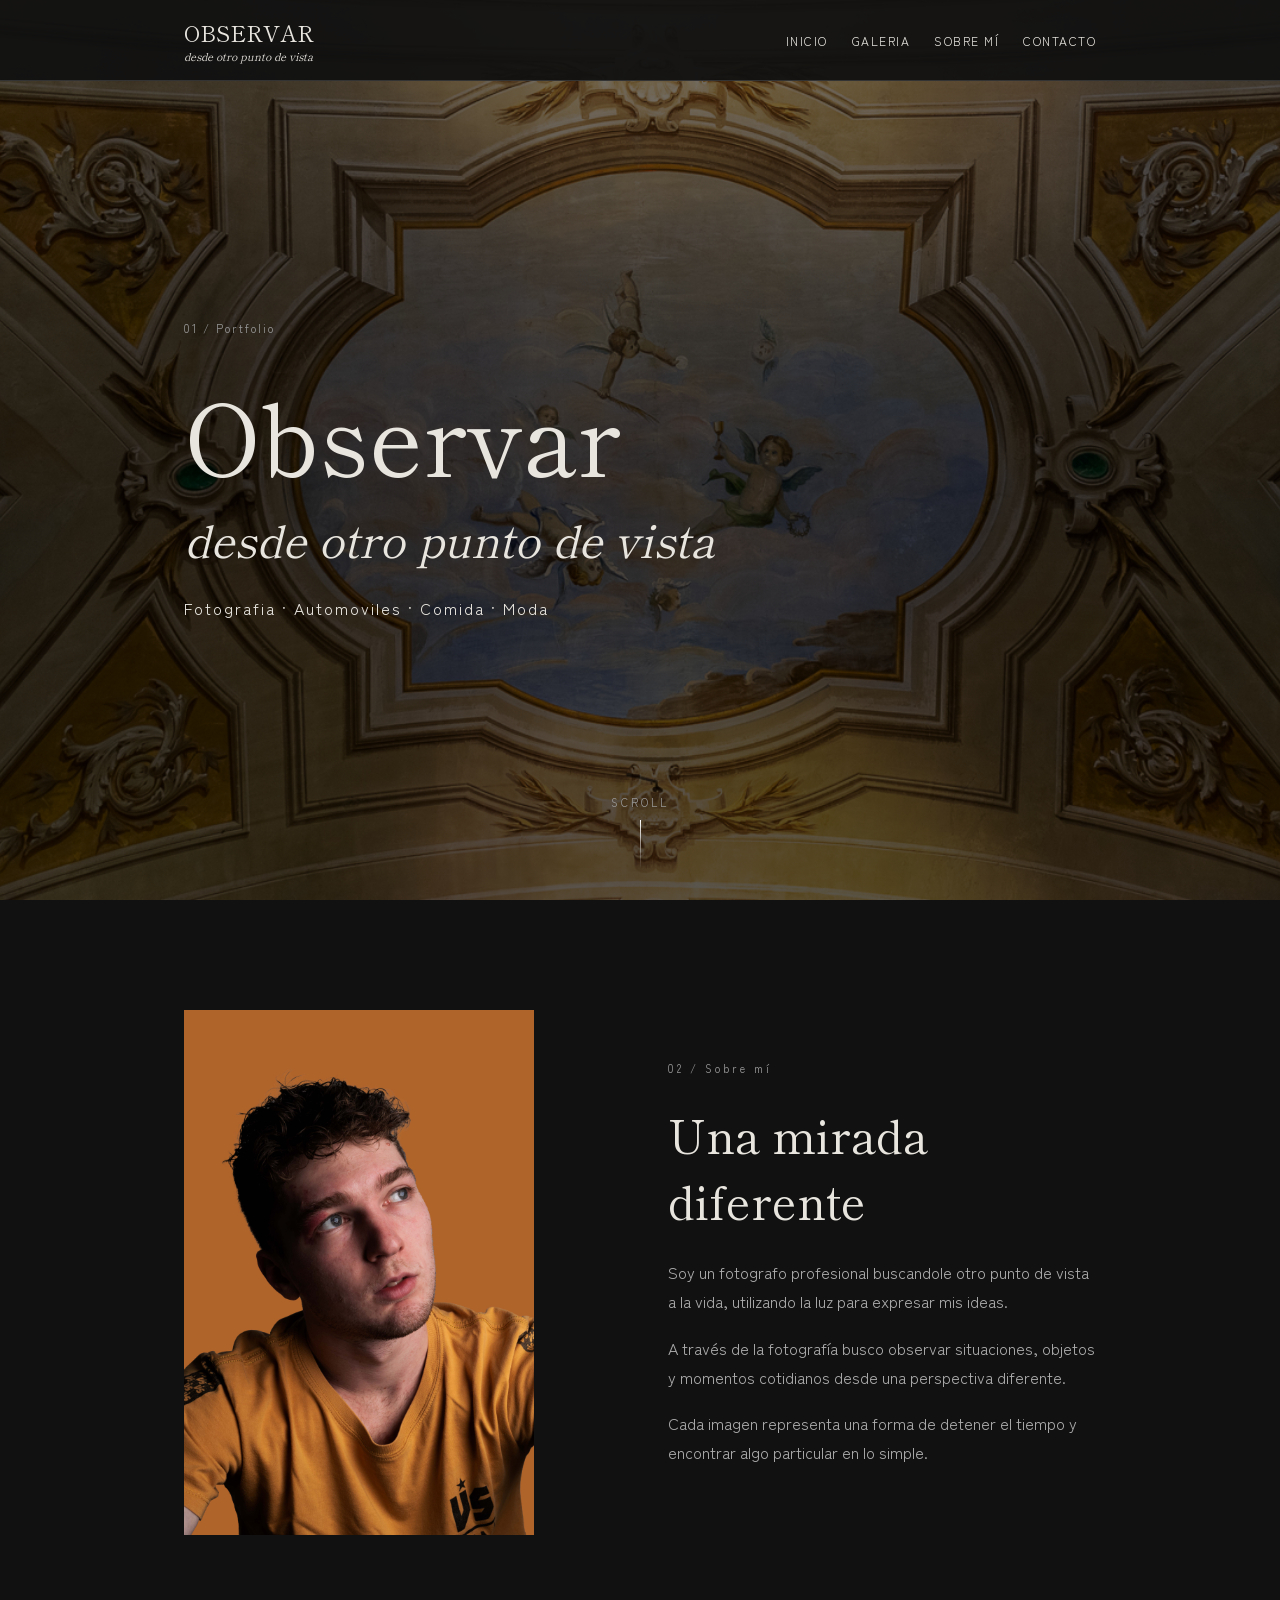
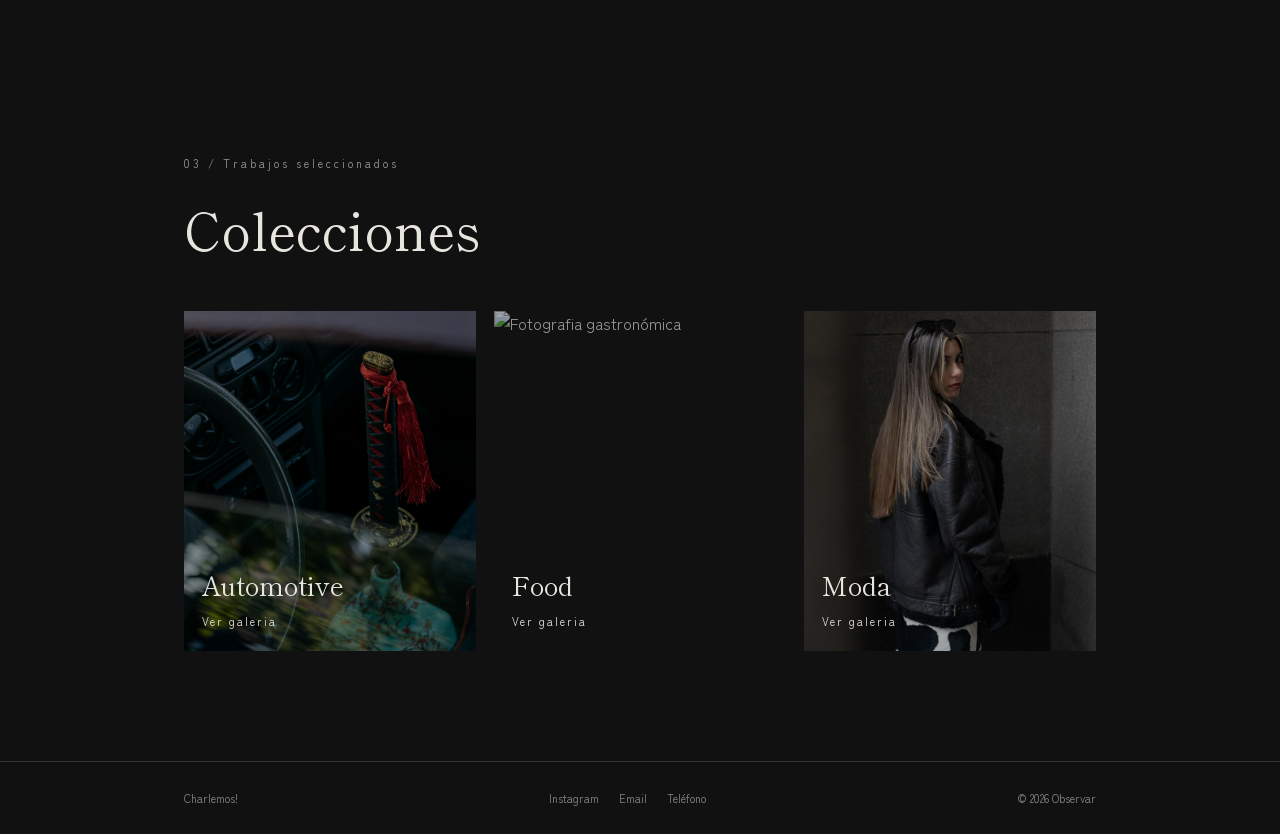
==== commit f9066ac5: "Add files via upload" ====
--- a/index.html
+++ b/index.html
@@ -1,123 +1,134 @@
-<!DOCTYPE html>
-<html lang="es">
-<head>
-    <meta charset="UTF-8">
-    <meta name="viewport" content="width=device-width, initial-scale=1.0">
-    <title>Observar desde otro punto de vista</title>
-
-    <link rel="preconnect" href="https://fonts.googleapis.com">
-    <link rel="preconnect" href="https://fonts.gstatic.com" crossorigin>
-    <link href="https://fonts.googleapis.com/css2?family=Shippori+Mincho:wght@400;500;600;700&family=Zen+Kaku+Gothic+New:wght@400;500;700&display=swap" rel="stylesheet">
-    <link rel="stylesheet" href="recursos/style.css">
-</head>
-<body>
-    <header>
-        <nav class="navbar">
-            <a href="index.html" class="logo">
-                OBSERVAR
-                <span>desde otro punto de vista</span>
-            </a>
-            
-            <ul class="menu">
-                <li><a href="index.html">Inicio</a></li>
-                <li><a href="galeria.html">Galeria</a></li>
-                <li><a href="#sobre-mi">Sobre mí</a></li>
-                <li><a href="contacto.html">Contacto</a></li>
-            </ul>
-            
-        </nav>
-    </header>
-    
-    <main>
-        <section class="hero">
-            <div class="hero-contenido">
-                <p class="numero">01 / Portfolio</p>
-
-                <h1>Observar
-                    <span>desde otro punto de vista</span>
-                </h1>
-
-                <p>
-                    Fotografia · Automoviles · Comida · Moda
-                </p>
-
-            </div>
-        </section>
-        
-        <section id="sobre-mi" class="sobre-mi">
-            <div class="foto-autor">
-                <img src="imagenes/autor/El bueno.jpg" alt="Fotografía de autor">
-            </div>
-            <div class="texto-sobremi">
-                <p class="etiqueta">02 / Sobre mí</p>
-                <h2>
-                    Una mirada diferente
-                </h2>
-                <p>
-                    Soy un fotografo profesional buscandole otro punto de vista a la vida,
-                     utilizando la luz para expresar mis ideas.
-                </p>
-                <p>
-                    A través de la fotografía busco observar
-                    situaciones, objetos y momentos cotidianos
-                    desde una perspectiva diferente.
-                </p>
-                <p>
-                    Cada imagen representa una forma de
-                    detener el tiempo y encontrar algo
-                    particular en lo simple.
-                </p>
-            </div>
-        </section>
-        
-        <section id="trabajos" class="trabajos">
-            <div class="titulo-seccion">
-                <p class="etiqueta">03 / Trabajos seleccionados</p>
-                <h2>
-                    Colecciones
-                </h2>
-            </div>
-            <div class="categorias">
-                <article class="categoria">
-                    <img src="imagenes/automoviles/JDM Meet sin marca (177 de 209).jpg" alt="Fotografia de automoviles">
-                    <div class="categoria-info">
-                        <h3>Automotive</h3>
-                        <a href="galeria.html">
-                            Ver galeria
-                        </a>
-                    </div>
-                </article>
-                <article class="categoria">
-                    <img src="imagenes/comida/Mafia (100 de 102).jpg" alt="Fotografia gastronómica">
-                    <div class="categoria-info">
-                        <h3>Food</h3>
-                        <a href="galeria.html">
-                            Ver galeria
-                        </a>
-                    </div>
-                </article>
-                <article class="categoria">
-                    <img src="imagenes/moda/Mai (102 de 106).jpg" alt="Fotografia de moda">
-                    <div class="categoria-info">
-                        <h3>Moda</h3>
-                        <a href="galeria.html">
-                            Ver galeria
-                        </a>
-                    </div>
-                </article>
-            </div>
-        </section>
-    </main>
-    <footer>
-        <span>Charlemos!</span>
-        <div class="contacto-footer">
-            <a href="https://www.instagram.com/matias_vionnet/">Instagram</a>
-            <a href="mailto:matias.vionnet@gmail.com">Email</a>
-            <a href="tel:+541138188402">Teléfono</a>
-        </div>
-        <div>
-            © 2026 Observar
-        </div>
-    </footer>
-</body>
+<!DOCTYPE html>
+<html lang="es">
+<head>
+    <meta charset="UTF-8">
+    <meta name="viewport" content="width=device-width, initial-scale=1.0">
+    <title>Observar desde otro punto de vista</title>
+
+    <link rel="preconnect" href="https://fonts.googleapis.com">
+    <link rel="preconnect" href="https://fonts.gstatic.com" crossorigin>
+    <link href="https://fonts.googleapis.com/css2?family=Shippori+Mincho:wght@400;500;600;700&family=Zen+Kaku+Gothic+New:wght@400;500;700&display=swap" rel="stylesheet">
+    <link rel="stylesheet" href="recursos/style.css">
+</head>
+<body>
+    <header>
+        <nav class="navbar">
+            <a href="index.html" class="logo">
+                OBSERVAR
+                <span>desde otro punto de vista</span>
+            </a>
+            
+            <button type="button" id="btn-menu" class="btn-menu" aria-label="Abrir menú" aria-expanded="false" aria-controls="menu">
+                <span></span>
+                <span></span>
+                <span></span>
+            </button>
+
+            <ul class="menu" id="menu">
+                <li><a href="index.html">Inicio</a></li>
+                <li><a href="galeria.html">Galeria</a></li>
+                <li><a href="#sobre-mi">Sobre mí</a></li>
+                <li><a href="contacto.html">Contacto</a></li>
+            </ul>
+            
+        </nav>
+    </header>
+    
+    <main>
+        <section class="hero">
+            <a href="#sobre-mi" class="scroll-indicador" aria-label="Ir a Sobre mí">
+            <span>Scroll</span>
+            <i></i>
+            </a>
+            <div class="hero-contenido">
+                <p class="numero">01 / Portfolio</p>
+
+                <h1>Observar
+                    <span>desde otro punto de vista</span>
+                </h1>
+
+                <p>
+                    Fotografia · Automoviles · Comida · Moda
+                </p>
+
+            </div>
+        </section>
+        
+        <section id="sobre-mi" class="sobre-mi">
+            <div class="foto-autor">
+                <img src="imagenes/autor/El bueno.jpg" alt="Fotografía de autor">
+            </div>
+            <div class="texto-sobremi">
+                <p class="etiqueta">02 / Sobre mí</p>
+                <h2>
+                    Una mirada diferente
+                </h2>
+                <p>
+                    Soy un fotografo profesional buscandole otro punto de vista a la vida,
+                    utilizando la luz para expresar mis ideas.
+                </p>
+                <p>
+                    A través de la fotografía busco observar
+                    situaciones, objetos y momentos cotidianos
+                    desde una perspectiva diferente.
+                </p>
+                <p>
+                    Cada imagen representa una forma de
+                    detener el tiempo y encontrar algo
+                    particular en lo simple.
+                </p>
+            </div>
+        </section>
+        
+        <section id="trabajos" class="trabajos">
+            <div class="titulo-seccion">
+                <p class="etiqueta">03 / Trabajos seleccionados</p>
+                <h2>
+                    Colecciones
+                </h2>
+            </div>
+            <div class="categorias">
+                <article class="categoria">
+                    <img src="imagenes/automoviles/JDM Meet sin marca (177 de 209).jpg" alt="Fotografia de automoviles">
+                    <div class="categoria-info">
+                        <h3>Automotive</h3>
+                        <a href="galeria.html?categoria=automoviles">
+                            Ver galeria
+                        </a>
+                    </div>
+                </article>
+                <article class="categoria">
+                    <img src="imagenes/comida/Mafia (100 de 102).jpg" alt="Fotografia gastronómica">
+                    <div class="categoria-info">
+                        <h3>Food</h3>
+                        <a href="galeria.html?categoria=comida">
+                            Ver galeria
+                        </a>
+                    </div>
+                </article>
+                <article class="categoria">
+                    <img src="imagenes/moda/Mai (102 de 106).jpg" alt="Fotografia de moda">
+                    <div class="categoria-info">
+                        <h3>Moda</h3>
+                        <a href="galeria.html?categoria=moda">
+                            Ver galeria
+                        </a>
+                    </div>
+                </article>
+            </div>
+        </section>
+    </main>
+    <footer>
+        <span>Charlemos!</span>
+        <div class="contacto-footer">
+            <a href="https://www.instagram.com/matias_vionnet/">Instagram</a>
+            <a href="mailto:matias.vionnet@gmail.com">Email</a>
+            <a href="tel:+541138188402">Teléfono</a>
+        </div>
+        <div>
+            © 2026 Observar
+        </div>
+    </footer>
+    <script src="recursos/funciones.js"></script>
+</body>
 </html>
--- a/recursos/style.css
+++ b/recursos/style.css
@@ -1,625 +1,805 @@
-* {
-    margin: 0;
-    padding: 0;
-    box-sizing: border-box;
-}
-
-html {
-    scroll-behavior: smooth;
-}
-
-body {
-    background-color: #111111;
-    color: #e8e5df;
-    font-family: "Zen Kaku Gothic New", sans-serif;
-}
-
-a {
-    color: inherit;
-    text-decoration: none;
-}
-
-img {
-    display: block;
-    max-width: 100%;
-}
-
-/* Contenedor general: ancho máximo solicitado por la consigna */
-.hero-contenido,
-.sobre-mi,
-.trabajos,
-.pagina-galeria,
-.pagina-contacto {
-    width: 100%;
-    max-width: 960px;
-    margin-left: auto;
-    margin-right: auto;
-}
-
-/* =========================
-   NAVEGACIÓN
-========================= */
-
-header {
-    position: fixed;
-    top: 0;
-    left: 0;
-    width: 100%;
-    z-index: 1000;
-    background-color: rgba(17, 17, 17, 0.95);
-    border-bottom: 1px solid #333333;
-}
-
-.navbar {
-    width: 100%;
-    max-width: 960px;
-    min-height: 80px;
-    margin: 0 auto;
-    padding: 12px 24px;
-    display: flex;
-    align-items: center;
-    justify-content: space-between;
-    gap: 24px;
-}
-
-.logo {
-    flex-shrink: 0;
-    font-family: "Shippori Mincho", serif;
-    font-size: 22px;
-}
-
-.logo span {
-    display: block;
-    font-size: 11px;
-    font-style: italic;
-}
-
-.menu {
-    display: flex;
-    align-items: center;
-    justify-content: space-between;
-    gap: 24px;
-    list-style: none;
-}
-
-.menu a {
-    display: block;
-    font-size: 12px;
-    text-transform: uppercase;
-    letter-spacing: 1.5px;
-    transition: opacity 0.3s;
-}
-
-.menu a:hover {
-    opacity: 0.5;
-}
-
-/* =========================
-   PORTADA / HERO
-========================= */
-
-.hero {
-    min-height: 100vh;
-    display: flex;
-    align-items: center;
-    padding: 100px 24px 60px;
-    background-image:
-        linear-gradient(rgba(0, 0, 0, 0.55), rgba(0, 0, 0, 0.65)),
-        url("../imagenes/autor/cba\ (4 de 5).jpg");
-    background-size: cover;
-    background-position: center;
-}
-
-.hero-contenido {
-    padding: 0 24px;
-}
-
-.numero,
-.etiqueta {
-    font-size: 11px;
-    letter-spacing: 3px;
-    color: #999999;
-}
-
-.hero h1 {
-    margin: 25px 0;
-    font-family: "Shippori Mincho", serif;
-    font-size: clamp(50px, 8vw, 100px);
-    font-weight: normal;
-}
-
-.hero h1 span {
-    display: block;
-    font-size: 0.45em;
-    font-style: italic;
-}
-
-.hero p {
-    letter-spacing: 2px;
-}
-
-/* =========================
-   SECCIONES GENERALES
-========================= */
-
-.sobre-mi,
-.trabajos {
-    padding: 110px 24px;
-}
-
-/* Flexbox reemplaza la grilla de dos columnas */
-.sobre-mi {
-    display: flex;
-    align-items: center;
-    justify-content: space-between;
-    gap: 56px;
-}
-
-.foto-autor,
-.texto-sobremi {
-    flex: 1 1 0;
-    min-width: 0;
-}
-
-.foto-autor img {
-    width: 100%;
-    max-width: 350px;
-    height: auto;
-    object-fit: cover;
-}
-
-.texto-sobremi h2 {
-    margin: 25px 0;
-    font-family: "Shippori Mincho", serif;
-    font-size: 46px;
-    font-weight: normal;
-}
-
-.texto-sobremi p:not(.etiqueta) {
-    max-width: 500px;
-    margin-bottom: 18px;
-    line-height: 1.8;
-    color: #aaa;
-}
-
-/* =========================
-   CATEGORÍAS
-========================= */
-
-.titulo-seccion {
-    margin-bottom: 45px;
-}
-
-.titulo-seccion h2 {
-    margin-top: 20px;
-    font-family: "Shippori Mincho", serif;
-    font-size: 52px;
-    font-weight: normal;
-}
-
-.categorias {
-    display: flex;
-    align-items: stretch;
-    gap: 18px;
-}
-
-.categoria {
-    position: relative;
-    flex: 1 1 0;
-    min-width: 0;
-    overflow: hidden;
-}
-
-.categoria img {
-    width: 100%;
-    height: 340px;
-    object-fit: cover;
-    filter: brightness(0.65);
-    transition: transform 0.5s, filter 0.5s;
-}
-
-.categoria:hover img {
-    transform: scale(1.04);
-    filter: brightness(0.85);
-}
-
-.categoria-info {
-    position: absolute;
-    left: 18px;
-    right: 12px;
-    bottom: 22px;
-}
-
-.categoria-info h3 {
-    font-family: "Shippori Mincho", serif;
-    font-size: 26px;
-    font-weight: normal;
-}
-
-.categoria-info a {
-    display: block;
-    margin-top: 10px;
-    font-size: 11px;
-    letter-spacing: 2px;
-}
-
-/* =========================
-   GALERÍA
-========================= */
-
-.pagina-galeria,
-.pagina-contacto {
-    padding: 145px 24px 90px;
-}
-
-.encabezado-galeria h1 {
-    margin: 20px 0;
-    font-family: "Shippori Mincho", serif;
-    font-size: 66px;
-    font-weight: normal;
-}
-
-.encabezado-galeria > p:last-child {
-    color: #999;
-    line-height: 1.7;
-}
-
-.filtros {
-    display: flex;
-    align-items: center;
-    flex-wrap: wrap;
-    gap: 12px 28px;
-    margin: 55px 0 28px;
-    border-bottom: 1px solid #333;
-}
-
-.filtro {
-    padding: 15px 0;
-    border: none;
-    border-bottom: 1px solid transparent;
-    background: none;
-    color: #999;
-    cursor: pointer;
-    text-transform: uppercase;
-    letter-spacing: 1.5px;
-}
-
-.filtro.activo {
-    color: #fff;
-    border-bottom-color: #fff;
-}
-
-/* Flexbox para distribuir las fotos en filas adaptables */
-.galeria {
-    display: flex;
-    flex-wrap: wrap;
-    gap: 15px;
-}
-
-.foto {
-    flex: 1 1 calc(33.333% - 15px);
-    min-width: 0;
-    overflow: hidden;
-}
-
-.foto img {
-    width: 100%;
-    height: 340px;
-    object-fit: cover;
-    transition: transform 0.5s;
-}
-
-.foto:hover img {
-    transform: scale(1.03);
-}
-
-/* =========================
-   CONTACTO
-========================= */
-
-.contacto {
-    display: flex;
-    align-items: flex-start;
-    gap: 56px;
-}
-
-.contacto-texto,
-.formulario {
-    flex: 1 1 0;
-    min-width: 0;
-}
-
-.contacto-texto h1 {
-    margin: 25px 0;
-    font-family: "Shippori Mincho", serif;
-    font-size: 62px;
-    font-weight: normal;
-}
-
-.contacto-texto > p {
-    max-width: 500px;
-    color: #aaa;
-    line-height: 1.8;
-}
-
-.datos-contacto {
-    margin-top: 55px;
-}
-
-.datos-contacto p {
-    margin-bottom: 25px;
-    color: #aaa;
-}
-
-.datos-contacto strong {
-    display: block;
-    margin-bottom: 5px;
-    color: white;
-}
-
-.campo {
-    margin-bottom: 22px;
-}
-
-.campo label {
-    display: block;
-    margin-bottom: 8px;
-    font-size: 11px;
-    letter-spacing: 2px;
-    text-transform: uppercase;
-}
-
-.campo input,
-.campo select,
-.campo textarea {
-    width: 100%;
-    padding: 15px;
-    background: transparent;
-    border: 1px solid #444;
-    color: white;
-    font: inherit;
-}
-
-.campo select option {
-    background: #111;
-}
-
-.campo textarea {
-    min-height: 150px;
-    resize: vertical;
-}
-
-.formulario button {
-    width: 100%;
-    padding: 16px;
-    background: white;
-    color: #111;
-    border: none;
-    text-transform: uppercase;
-    letter-spacing: 2px;
-    cursor: pointer;
-}
-
-/* =========================
-   PIE DE PÁGINA
-========================= */
-
-footer {
-    width: 100%;
-    display: flex;
-    align-items: center;
-    justify-content: space-between;
-    gap: 24px;
-    padding: 28px max(24px, calc((100% - 912px) / 2));
-    border-top: 1px solid #333;
-    font-size: 11px;
-    color: #888;
-}
-
-.contacto-footer {
-    display: flex;
-    align-items: center;
-    justify-content: center;
-    flex-wrap: wrap;
-    gap: 20px;
-}
-
-/* =========================
-   TABLET: 720 PX O MENOS
-========================= */
-
-@media (max-width: 720px) {
-    .navbar {
-        min-height: 72px;
-        padding: 12px 20px;
-        gap: 16px;
-    }
-
-    .menu {
-        gap: 14px;
-    }
-
-    .menu a {
-        font-size: 10px;
-        letter-spacing: 1px;
-    }
-
-    .sobre-mi {
-        gap: 32px;
-    }
-
-    .texto-sobremi h2 {
-        font-size: 38px;
-    }
-
-    .categorias {
-        flex-wrap: wrap;
-    }
-
-    .categoria {
-        flex: 1 1 calc(50% - 18px);
-    }
-
-    .categoria img {
-        height: 300px;
-    }
-
-    .foto {
-        flex-basis: calc(50% - 15px);
-    }
-
-    .contacto {
-        flex-direction: column;
-        gap: 42px;
-    }
-
-    .contacto-texto,
-    .formulario {
-        width: 100%;
-    }
-
-    footer {
-        flex-wrap: wrap;
-        justify-content: center;
-        text-align: center;
-    }
-}
-
-/* =========================
-   SMARTPHONE: 480 PX O MENOS
-========================= */
-
-@media (max-width: 480px) {
-    .navbar {
-        flex-direction: column;
-        align-items: stretch;
-        justify-content: center;
-        gap: 12px;
-        padding: 12px 18px;
-    }
-
-    .logo {
-        text-align: center;
-        font-size: 20px;
-    }
-
-    .menu {
-        width: 100%;
-        flex-direction: column;
-        align-items: stretch;
-        gap: 0;
-    }
-
-    .menu li {
-        width: 100%;
-        text-align: center;
-        border-top: 1px solid #292929;
-    }
-
-    .menu a {
-        padding: 10px 8px;
-        font-size: 11px;
-    }
-
-    .hero {
-        min-height: 90vh;
-        padding: 190px 18px 55px;
-    }
-
-    .hero-contenido {
-        padding: 0;
-    }
-
-    .hero h1 {
-        font-size: clamp(42px, 12vw, 55px);
-    }
-
-    .hero p {
-        font-size: 12px;
-        line-height: 1.7;
-        letter-spacing: 1px;
-    }
-
-    .sobre-mi,
-    .trabajos {
-        padding: 75px 20px;
-    }
-
-    .sobre-mi {
-        flex-direction: column;
-        align-items: stretch;
-        gap: 32px;
-    }
-
-    .foto-autor img {
-        width: 100%;
-        max-width: 100%;
-        height: auto;
-    }
-
-    .texto-sobremi h2,
-    .titulo-seccion h2 {
-        font-size: 36px;
-    }
-
-    .categorias {
-        flex-direction: column;
-        gap: 22px;
-    }
-
-    .categoria {
-        flex: 1 1 auto;
-        width: 100%;
-    }
-
-    .categoria img {
-        height: 280px;
-    }
-
-    .pagina-galeria,
-    .pagina-contacto {
-        padding: 210px 20px 65px;
-    }
-
-    .encabezado-galeria h1 {
-        font-size: 44px;
-    }
-
-    .filtros {
-        gap: 8px 18px;
-        margin-top: 35px;
-    }
-
-    .filtro {
-        padding: 12px 0;
-        font-size: 11px;
-    }
-
-    .galeria {
-        flex-direction: column;
-    }
-
-    .foto {
-        flex: 1 1 auto;
-        width: 100%;
-    }
-
-    .foto img {
-        height: auto;
-        max-height: 420px;
-    }
-
-    .contacto-texto h1 {
-        font-size: 42px;
-    }
-
-    footer {
-        flex-direction: column;
-        gap: 16px;
-        padding: 25px 20px;
-    }
-
-    .contacto-footer {
-        gap: 16px;
-    }
-}
+* {
+    margin: 0;
+    padding: 0;
+    box-sizing: border-box;
+}
+
+html {
+    scroll-behavior: smooth !important;
+}
+
+body {
+    background-color: #111111;
+    color: #e8e5df;
+    font-family: "Zen Kaku Gothic New", sans-serif;
+}
+
+a {
+    color: inherit;
+    text-decoration: none;
+}
+
+img {
+    display: block;
+    max-width: 100%;
+}
+
+/* Contenedor general: ancho máximo solicitado por la consigna */
+.hero-contenido,
+.sobre-mi,
+.trabajos,
+.pagina-galeria,
+.pagina-contacto {
+    width: 100%;
+    max-width: 960px;
+    margin-left: auto;
+    margin-right: auto;
+}
+
+/* =========================
+   NAVEGACIÓN
+========================= */
+
+header {
+    position: fixed;
+    top: 0;
+    left: 0;
+    width: 100%;
+    z-index: 1000;
+    background-color: rgba(17, 17, 17, 0.95);
+    border-bottom: 1px solid #333333;
+}
+
+.navbar {
+    width: 100%;
+    max-width: 960px;
+    min-height: 80px;
+    margin: 0 auto;
+    padding: 12px 24px;
+    display: flex;
+    align-items: center;
+    justify-content: space-between;
+    gap: 24px;
+}
+
+.logo {
+    flex-shrink: 0;
+    font-family: "Shippori Mincho", serif;
+    font-size: 22px;
+}
+
+.logo span {
+    display: block;
+    font-size: 11px;
+    font-style: italic;
+}
+
+.menu {
+    display: flex;
+    align-items: center;
+    justify-content: space-between;
+    gap: 24px;
+    list-style: none;
+}
+
+.menu a {
+    display: block;
+    font-size: 12px;
+    text-transform: uppercase;
+    letter-spacing: 1.5px;
+    transition: opacity 0.3s;
+}
+
+.menu a:hover {
+    opacity: 0.5;
+}
+
+/* Botón hamburguesa (oculto en escritorio, visible en móvil) */
+.btn-menu {
+    display: none;
+    flex-direction: column;
+    justify-content: center;
+    gap: 5px;
+    width: 44px;
+    height: 44px;
+    padding: 10px;
+    background: none;
+    border: 1px solid #333333;
+    cursor: pointer;
+}
+
+.btn-menu span {
+    display: block;
+    width: 100%;
+    height: 2px;
+    background-color: #e8e5df;
+    transition: transform 0.3s, opacity 0.3s;
+}
+
+.btn-menu.activo span:nth-child(1) {
+    transform: translateY(7px) rotate(45deg);
+}
+
+.btn-menu.activo span:nth-child(2) {
+    opacity: 0;
+}
+
+.btn-menu.activo span:nth-child(3) {
+    transform: translateY(-7px) rotate(-45deg);
+}
+
+/* =========================
+   PORTADA / HERO
+========================= */
+
+.hero {
+    position: relative;
+    min-height: 100vh;
+    display: flex;
+    align-items: center;
+    padding: 100px 24px 60px;
+    background-image:
+        linear-gradient(rgba(0, 0, 0, 0.55), rgba(0, 0, 0, 0.65)),
+        url("../imagenes/autor/cba\ (4 de 5).jpg");
+    background-size: cover;
+    background-position: center;
+}
+
+.hero-contenido {
+    padding: 0 24px;
+}
+
+.numero,
+.etiqueta {
+    font-size: 11px;
+    letter-spacing: 3px;
+    color: #999999;
+}
+
+.hero h1 {
+    margin: 25px 0;
+    font-family: "Shippori Mincho", serif;
+    font-size: clamp(50px, 8vw, 100px);
+    font-weight: normal;
+}
+
+.hero h1 span {
+    display: block;
+    font-size: 0.45em;
+    font-style: italic;
+}
+
+.hero p {
+    letter-spacing: 2px;
+}
+
+.scroll-indicador {
+    position: absolute;
+    left: 50%;
+    bottom: 32px;
+    transform: translateX(-50%);
+    display: flex;
+    flex-direction: column;
+    align-items: center;
+    gap: 10px;
+    font-size: 11px;
+    letter-spacing: 3px;
+    text-transform: uppercase;
+    color: #999999;
+    transition: color 0.3s;
+}
+
+.scroll-indicador:hover {
+    color: #ffffff;
+}
+
+.scroll-indicador i {
+    display: block;
+    width: 1px;
+    height: 48px;
+    background: linear-gradient(#ffffff, transparent);
+    animation: bajar 1.8s ease-in-out infinite;
+}
+
+@keyframes bajar {
+    0%     { transform: scaleY(0); transform-origin: top; }
+    50%    { transform: scaleY(1); transform-origin: top; }
+    50.01% { transform: scaleY(1); transform-origin: bottom; }
+    100%   { transform: scaleY(0); transform-origin: bottom; }
+}
+
+/* =========================
+   SECCIONES GENERALES
+========================= */
+
+.sobre-mi,
+.trabajos {
+    padding: 110px 24px;
+}
+
+/* Flexbox reemplaza la grilla de dos columnas */
+.sobre-mi {
+    display: flex;
+    align-items: center;
+    justify-content: space-between;
+    gap: 56px;
+}
+
+.foto-autor,
+.texto-sobremi {
+    flex: 1 1 0;
+    min-width: 0;
+}
+
+.foto-autor img {
+    width: 100%;
+    max-width: 350px;
+    height: auto;
+    object-fit: cover;
+}
+
+.texto-sobremi h2 {
+    margin: 25px 0;
+    font-family: "Shippori Mincho", serif;
+    font-size: 46px;
+    font-weight: normal;
+}
+
+.texto-sobremi p:not(.etiqueta) {
+    max-width: 500px;
+    margin-bottom: 18px;
+    line-height: 1.8;
+    color: #aaa;
+}
+
+/* =========================
+   CATEGORÍAS
+========================= */
+
+.titulo-seccion {
+    margin-bottom: 45px;
+}
+
+.titulo-seccion h2 {
+    margin-top: 20px;
+    font-family: "Shippori Mincho", serif;
+    font-size: 52px;
+    font-weight: normal;
+}
+
+.categorias {
+    display: flex;
+    align-items: stretch;
+    gap: 18px;
+}
+
+.categoria {
+    position: relative;
+    flex: 1 1 0;
+    min-width: 0;
+    overflow: hidden;
+}
+
+.categoria img {
+    width: 100%;
+    height: 340px;
+    object-fit: cover;
+    filter: brightness(0.65);
+    transition: transform 0.5s, filter 0.5s;
+}
+
+.categoria:hover img {
+    transform: scale(1.04);
+    filter: brightness(0.85);
+}
+
+.categoria-info {
+    position: absolute;
+    left: 18px;
+    right: 12px;
+    bottom: 22px;
+}
+
+.categoria-info h3 {
+    font-family: "Shippori Mincho", serif;
+    font-size: 26px;
+    font-weight: normal;
+}
+
+.categoria-info a {
+    display: block;
+    margin-top: 10px;
+    font-size: 11px;
+    letter-spacing: 2px;
+}
+
+/* =========================
+   GALERÍA
+========================= */
+
+.pagina-galeria,
+.pagina-contacto {
+    padding: 145px 24px 90px;
+}
+
+.encabezado-galeria h1 {
+    margin: 20px 0;
+    font-family: "Shippori Mincho", serif;
+    font-size: 66px;
+    font-weight: normal;
+}
+
+.encabezado-galeria > p:last-child {
+    color: #999;
+    line-height: 1.7;
+}
+
+.filtros {
+    display: flex;
+    align-items: center;
+    flex-wrap: wrap;
+    gap: 12px 28px;
+    margin: 55px 0 28px;
+    border-bottom: 1px solid #333;
+}
+
+.filtro {
+    padding: 15px 0;
+    border: none;
+    border-bottom: 1px solid transparent;
+    background: none;
+    color: #999;
+    cursor: pointer;
+    text-transform: uppercase;
+    letter-spacing: 1.5px;
+}
+
+.filtro.activo {
+    color: #fff;
+    border-bottom-color: #fff;
+}
+
+/* Buscador del catálogo */
+.buscador input {
+    width: 100%;
+    padding: 15px;
+    background: transparent;
+    border: 1px solid #444;
+    color: white;
+    font: inherit;
+}
+
+.buscador input:focus {
+    outline: none;
+    border-color: #999;
+}
+
+.contador-resultados {
+    margin: 18px 0 20px;
+    font-size: 12px;
+    letter-spacing: 1px;
+    color: #888;
+}
+
+.sin-resultados {
+    padding: 40px 0;
+    color: #999;
+}
+
+/* Flexbox para distribuir las fotos en filas adaptables */
+.galeria {
+    display: flex;
+    flex-wrap: wrap;
+    gap: 15px;
+}
+
+/* evita que la última fila se estire de más */
+.galeria::after {
+    content: "";
+    flex-grow: 10;
+}
+
+.foto {
+    flex-grow: 1;
+    height: 300px;
+    overflow: hidden;
+}
+
+.foto img {
+    width: auto;
+    min-width: 100%;
+    max-width: none;
+    height: 100%;
+    object-fit: cover;
+    transition: transform 0.5s;
+}
+
+/* =========================
+   CONTACTO
+========================= */
+
+.contacto {
+    display: flex;
+    align-items: flex-start;
+    gap: 56px;
+}
+
+.contacto-texto,
+.formulario {
+    flex: 1 1 0;
+    min-width: 0;
+}
+
+.contacto-texto h1 {
+    margin: 25px 0;
+    font-family: "Shippori Mincho", serif;
+    font-size: 62px;
+    font-weight: normal;
+}
+
+.contacto-texto > p {
+    max-width: 500px;
+    color: #aaa;
+    line-height: 1.8;
+}
+
+.datos-contacto {
+    margin-top: 55px;
+}
+
+.datos-contacto p {
+    margin-bottom: 25px;
+    color: #aaa;
+}
+
+.datos-contacto strong {
+    display: block;
+    margin-bottom: 5px;
+    color: white;
+}
+
+.campo {
+    margin-bottom: 22px;
+}
+
+.campo label {
+    display: block;
+    margin-bottom: 8px;
+    font-size: 11px;
+    letter-spacing: 2px;
+    text-transform: uppercase;
+}
+
+.campo input,
+.campo select,
+.campo textarea {
+    width: 100%;
+    padding: 15px;
+    background: transparent;
+    border: 1px solid #444;
+    color: white;
+    font: inherit;
+}
+
+.campo select option {
+    background: #111;
+}
+
+.campo textarea {
+    min-height: 150px;
+    resize: vertical;
+}
+
+/* Validación visual en tiempo real (clases aplicadas desde JS) */
+.campo input.campo-error,
+.campo select.campo-error,
+.campo textarea.campo-error {
+    border-color: #c0504d;
+    background: rgba(192, 80, 77, 0.15);
+}
+
+.campo input.campo-valido,
+.campo select.campo-valido,
+.campo textarea.campo-valido {
+    border-color: #6aa56a;
+    background: rgba(106, 165, 106, 0.12);
+}
+
+.mensaje-error {
+    display: block;
+    margin-top: 6px;
+    font-size: 12px;
+    color: #e28b88;
+}
+
+.mensaje-error:empty {
+    display: none;
+}
+
+.estado-formulario {
+    margin-top: 16px;
+    font-size: 13px;
+    line-height: 1.6;
+}
+
+.estado-formulario.exito {
+    color: #8fc98f;
+}
+
+.estado-formulario.error {
+    color: #e28b88;
+}
+
+.formulario button {
+    width: 100%;
+    padding: 16px;
+    background: white;
+    color: #111;
+    border: none;
+    text-transform: uppercase;
+    letter-spacing: 2px;
+    cursor: pointer;
+}
+
+/* =========================
+   PIE DE PÁGINA
+========================= */
+
+footer {
+    width: 100%;
+    display: flex;
+    align-items: center;
+    justify-content: space-between;
+    gap: 24px;
+    padding: 28px max(24px, calc((100% - 912px) / 2));
+    border-top: 1px solid #333;
+    font-size: 11px;
+    color: #888;
+}
+
+.contacto-footer {
+    display: flex;
+    align-items: center;
+    justify-content: center;
+    flex-wrap: wrap;
+    gap: 20px;
+}
+
+/* =========================
+   TABLET: 720 PX O MENOS
+========================= */
+
+@media (max-width: 720px) {
+    .navbar {
+        min-height: 72px;
+        padding: 12px 20px;
+        gap: 16px;
+    }
+
+    .menu {
+        gap: 14px;
+    }
+
+    .menu a {
+        font-size: 10px;
+        letter-spacing: 1px;
+    }
+
+    .sobre-mi {
+        gap: 32px;
+    }
+
+    .texto-sobremi h2 {
+        font-size: 38px;
+    }
+
+    .categorias {
+        flex-wrap: wrap;
+    }
+
+    .categoria {
+        flex: 1 1 calc(50% - 18px);
+    }
+
+    .categoria img {
+        height: 300px;
+    }
+
+    .foto {
+        height: 220px;
+    }
+
+    .contacto {
+        flex-direction: column;
+        gap: 42px;
+    }
+
+    .contacto-texto,
+    .formulario {
+        width: 100%;
+    }
+
+    footer {
+        flex-wrap: wrap;
+        justify-content: center;
+        text-align: center;
+    }
+}
+
+/* =========================
+   SMARTPHONE: 480 PX O MENOS
+========================= */
+
+@media (max-width: 480px) {
+    .navbar {
+        flex-wrap: wrap;
+        align-items: center;
+        justify-content: space-between;
+        gap: 0;
+        padding: 12px 18px;
+    }
+
+    .logo {
+        font-size: 20px;
+    }
+
+    .btn-menu {
+        display: flex;
+    }
+
+    /* El menú móvil arranca oculto y se despliega con la clase .activo */
+    .menu {
+        display: none;
+        width: 100%;
+        flex-direction: column;
+        align-items: stretch;
+        gap: 0;
+        margin-top: 12px;
+    }
+
+    .menu.activo {
+        display: flex;
+    }
+
+    .menu li {
+        width: 100%;
+        text-align: center;
+        border-top: 1px solid #292929;
+    }
+
+    .menu a {
+        padding: 10px 8px;
+        font-size: 11px;
+    }
+
+    .hero {
+        min-height: 90vh;
+        padding: 130px 18px 55px;
+    }
+
+    .hero-contenido {
+        padding: 0;
+    }
+
+    .hero h1 {
+        font-size: clamp(42px, 12vw, 55px);
+    }
+
+    .hero p {
+        font-size: 12px;
+        line-height: 1.7;
+        letter-spacing: 1px;
+    }
+
+    .sobre-mi,
+    .trabajos {
+        padding: 75px 20px;
+    }
+
+    .sobre-mi {
+        flex-direction: column;
+        align-items: stretch;
+        gap: 32px;
+    }
+
+    .foto-autor img {
+        width: 100%;
+        max-width: 100%;
+        height: auto;
+    }
+
+    .texto-sobremi h2,
+    .titulo-seccion h2 {
+        font-size: 36px;
+    }
+
+    .categorias {
+        flex-direction: column;
+        gap: 22px;
+    }
+
+    .categoria {
+        flex: 1 1 auto;
+        width: 100%;
+    }
+
+    .categoria img {
+        height: 280px;
+    }
+
+    .pagina-galeria,
+    .pagina-contacto {
+        padding: 130px 20px 65px;
+    }
+
+    .encabezado-galeria h1 {
+        font-size: 44px;
+    }
+
+    .filtros {
+        gap: 8px 18px;
+        margin-top: 35px;
+    }
+
+    .filtro {
+        padding: 12px 0;
+        font-size: 11px;
+    }
+
+    .galeria {
+        flex-direction: column;
+    }
+
+    .galeria::after {
+        display: none;
+    }
+
+    .foto {
+        height: auto;
+        width: 100%;
+    }
+
+    .foto img {
+        width: 100%;
+        height: auto;
+        max-height: 420px;
+    }
+
+    .contacto-texto h1 {
+        font-size: 42px;
+    }
+
+    footer {
+        flex-direction: column;
+        gap: 16px;
+        padding: 25px 20px;
+    }
+
+    .contacto-footer {
+        gap: 16px;
+    }
+}
+
+/* =========================
+   TRANSICIÓN ENTRE PÁGINAS
+========================= */
+
+body {
+    animation: entrada 0.5s ease;
+    transition: opacity 0.35s ease;
+}
+
+body.saliendo {
+    opacity: 0;
+}
+
+@keyframes entrada {
+    from { opacity: 0; }
+    to   { opacity: 1; }
+}
+
+@media (prefers-reduced-motion: reduce) {
+    html { scroll-behavior: auto; }
+    body { animation: none; transition: none; }
+    .scroll-indicador i { animation: none; }
+}
